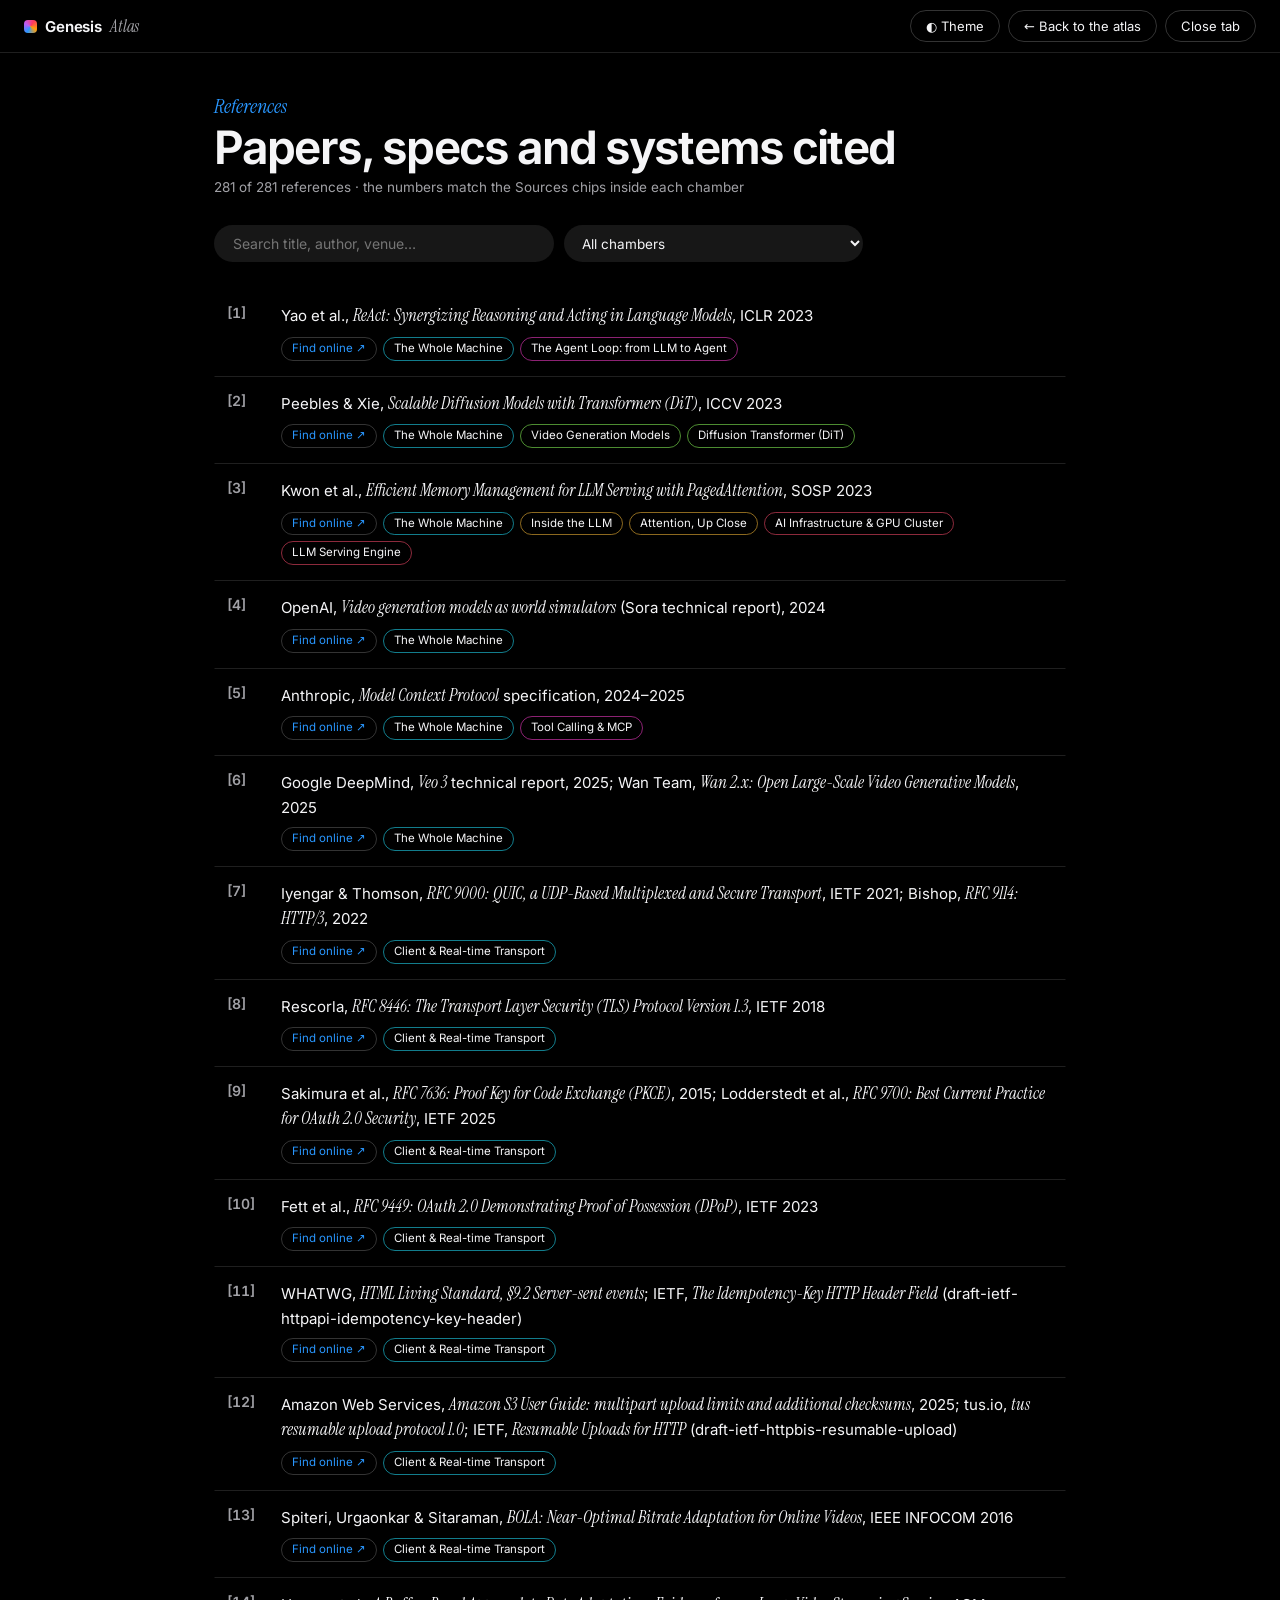
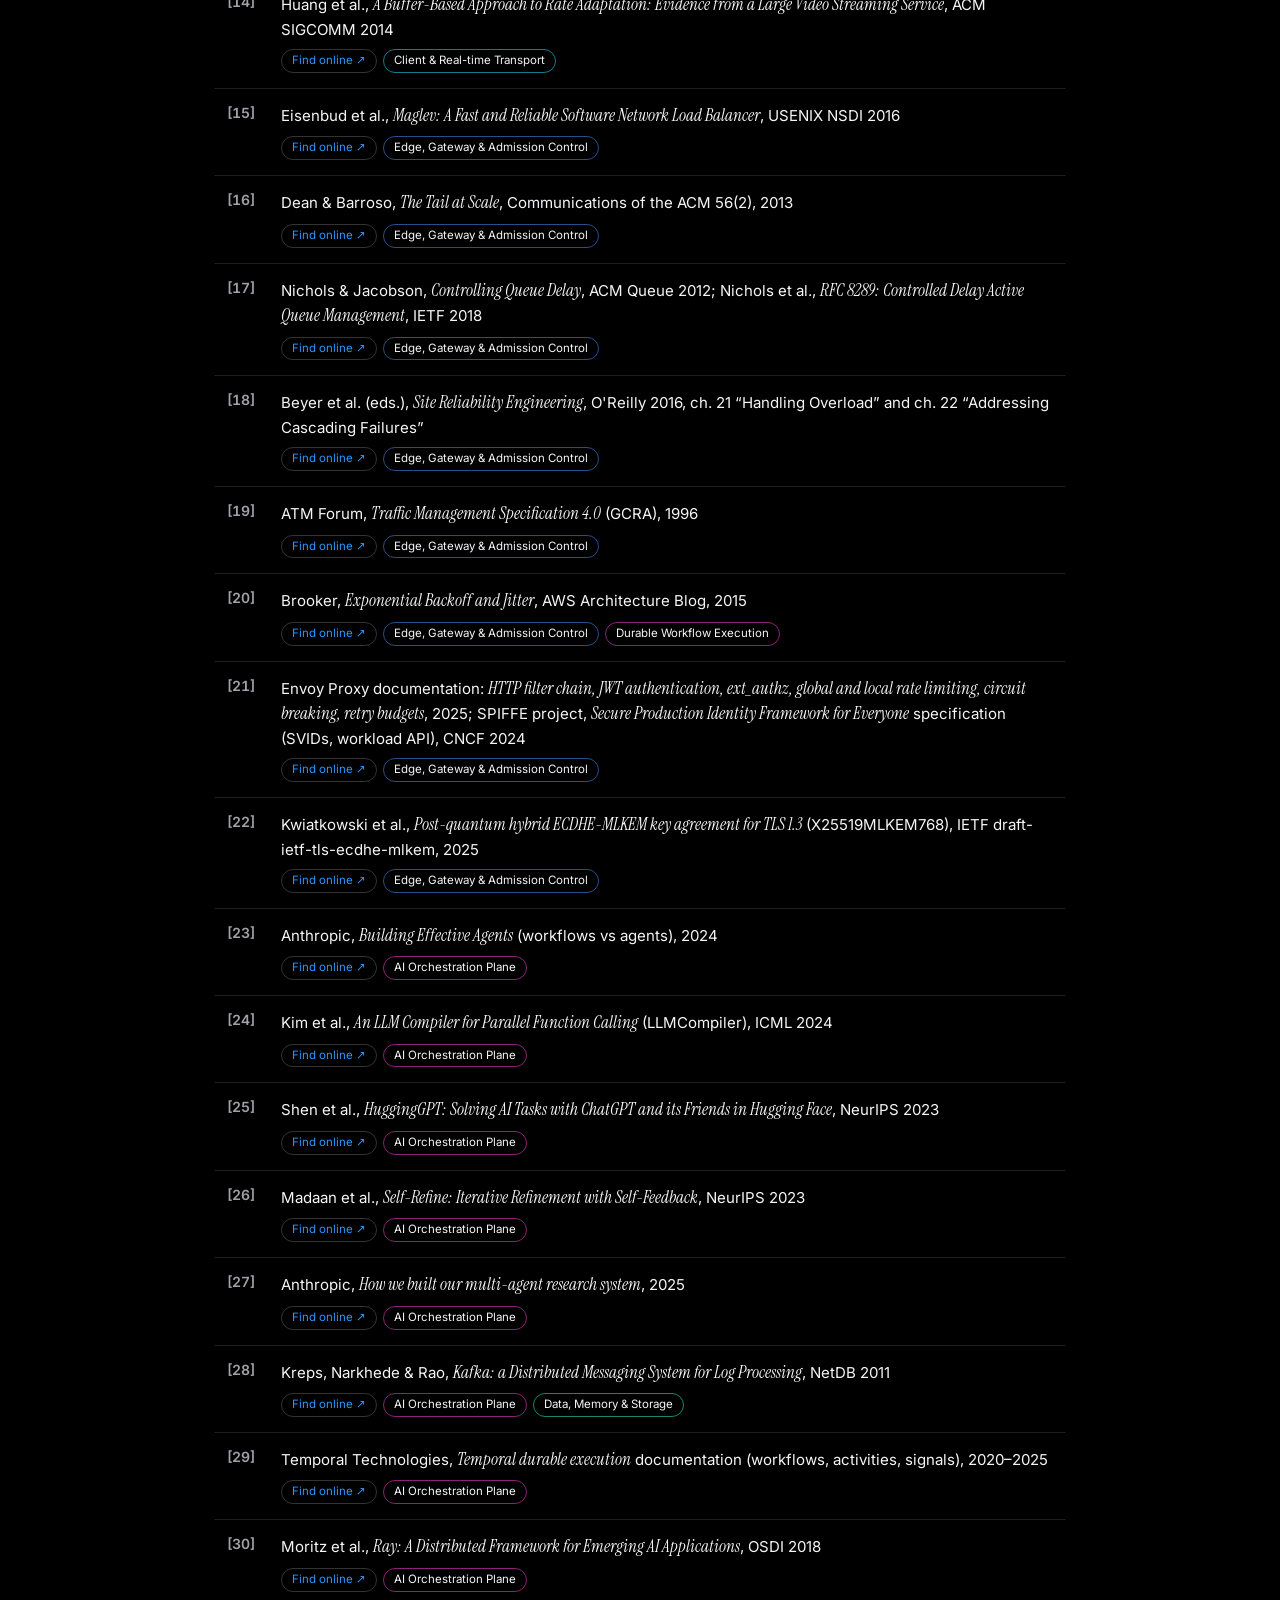
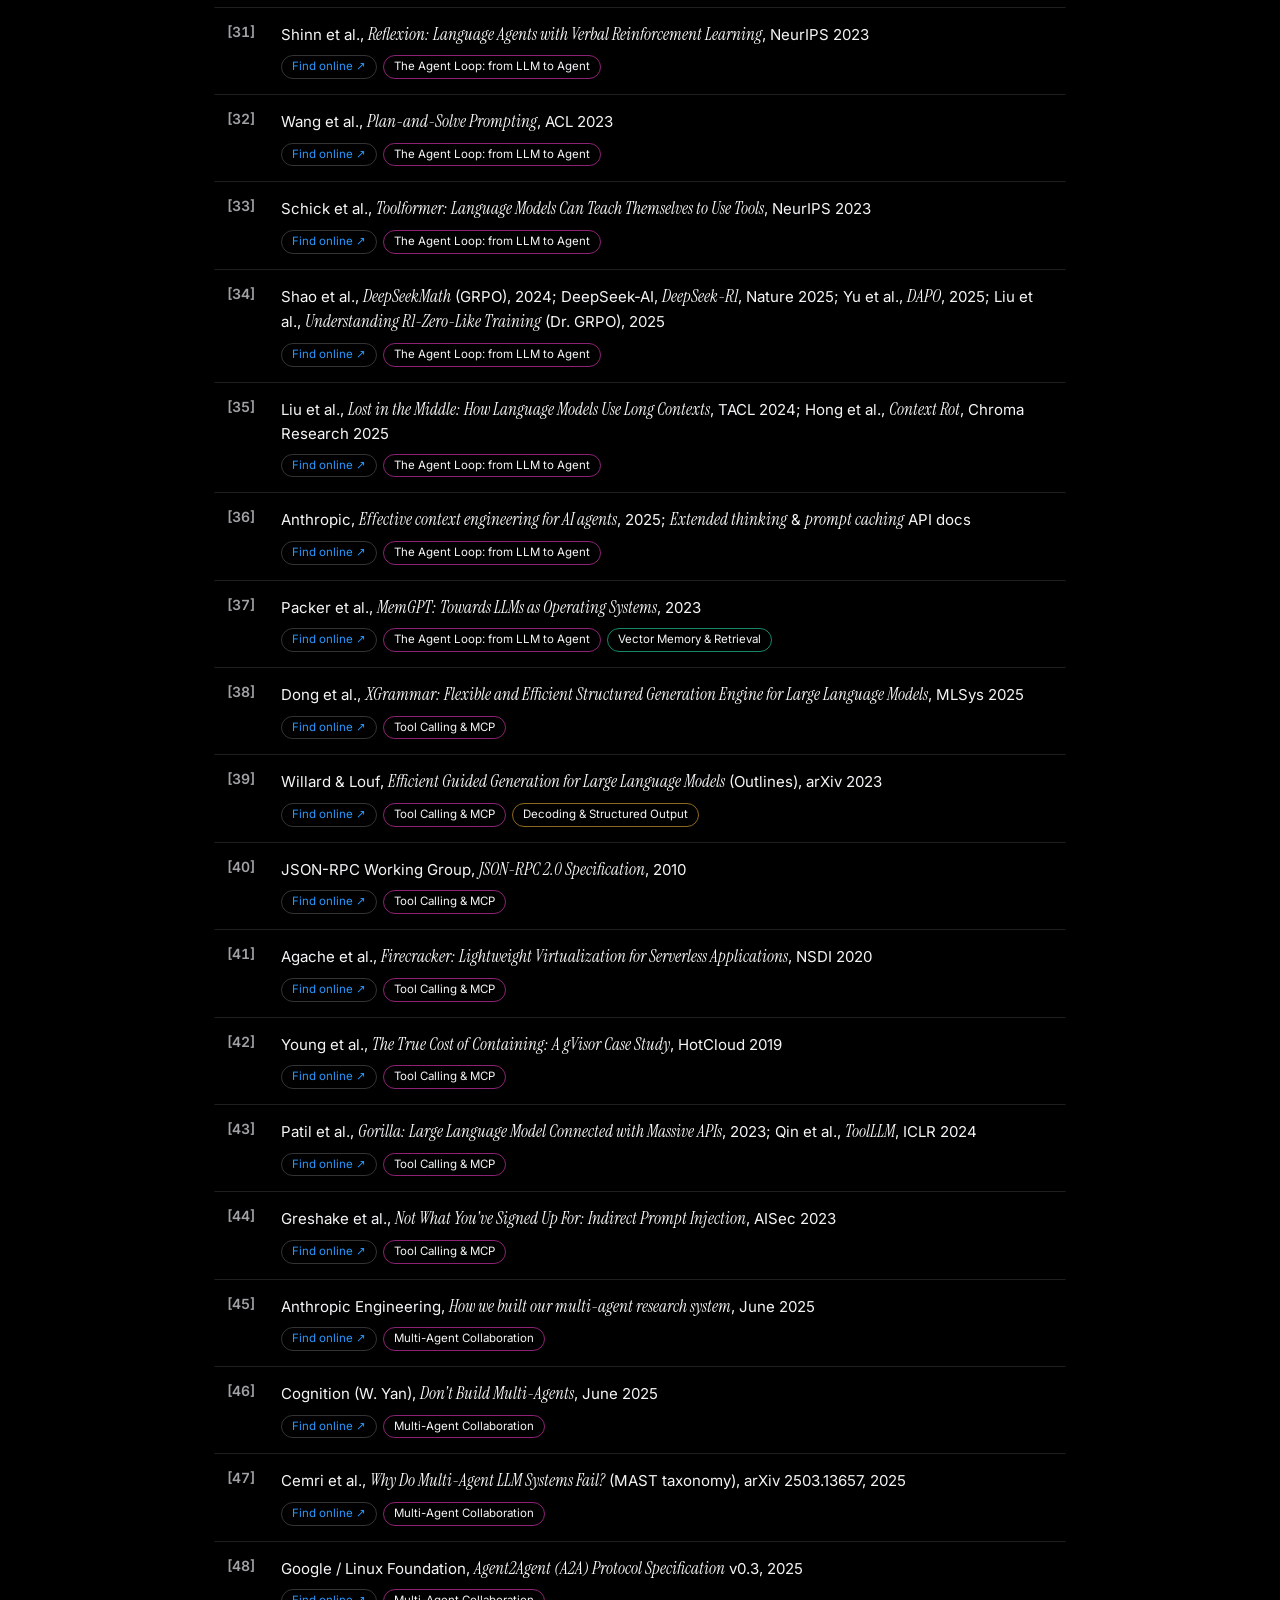
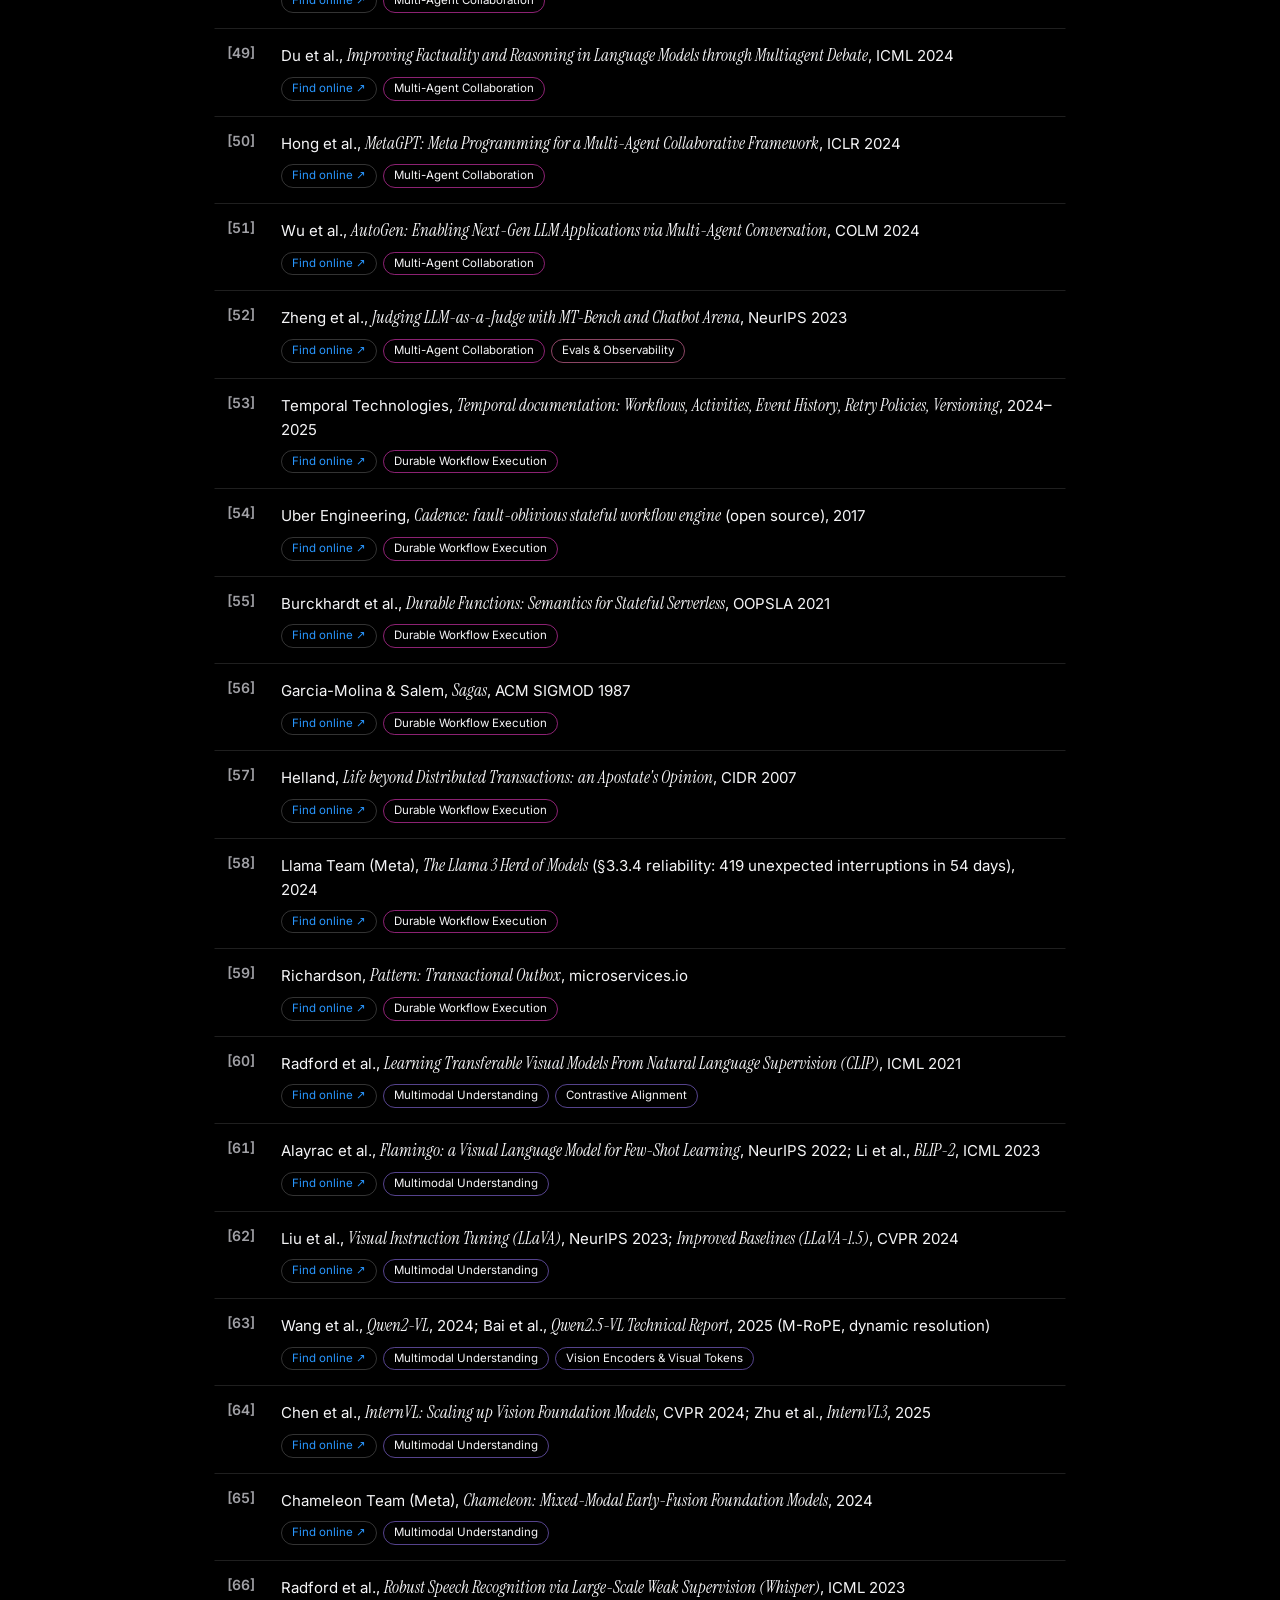
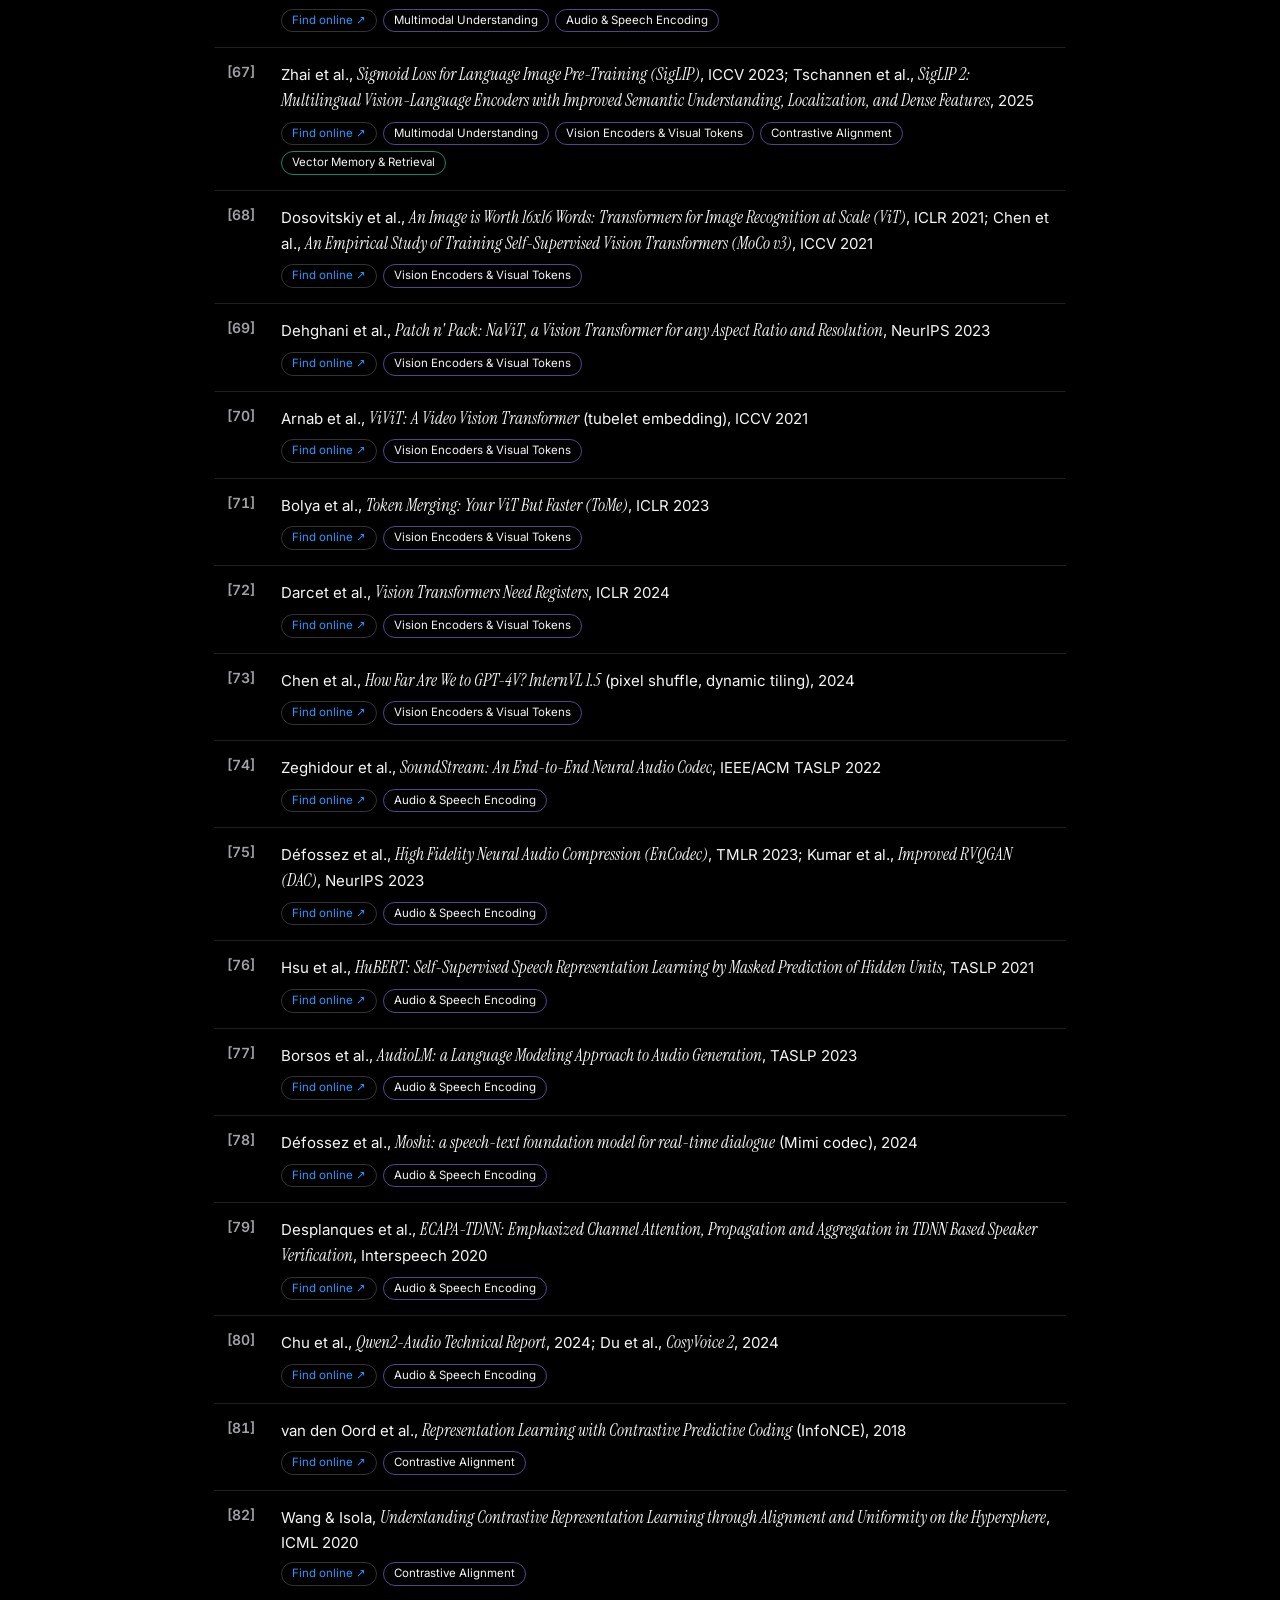
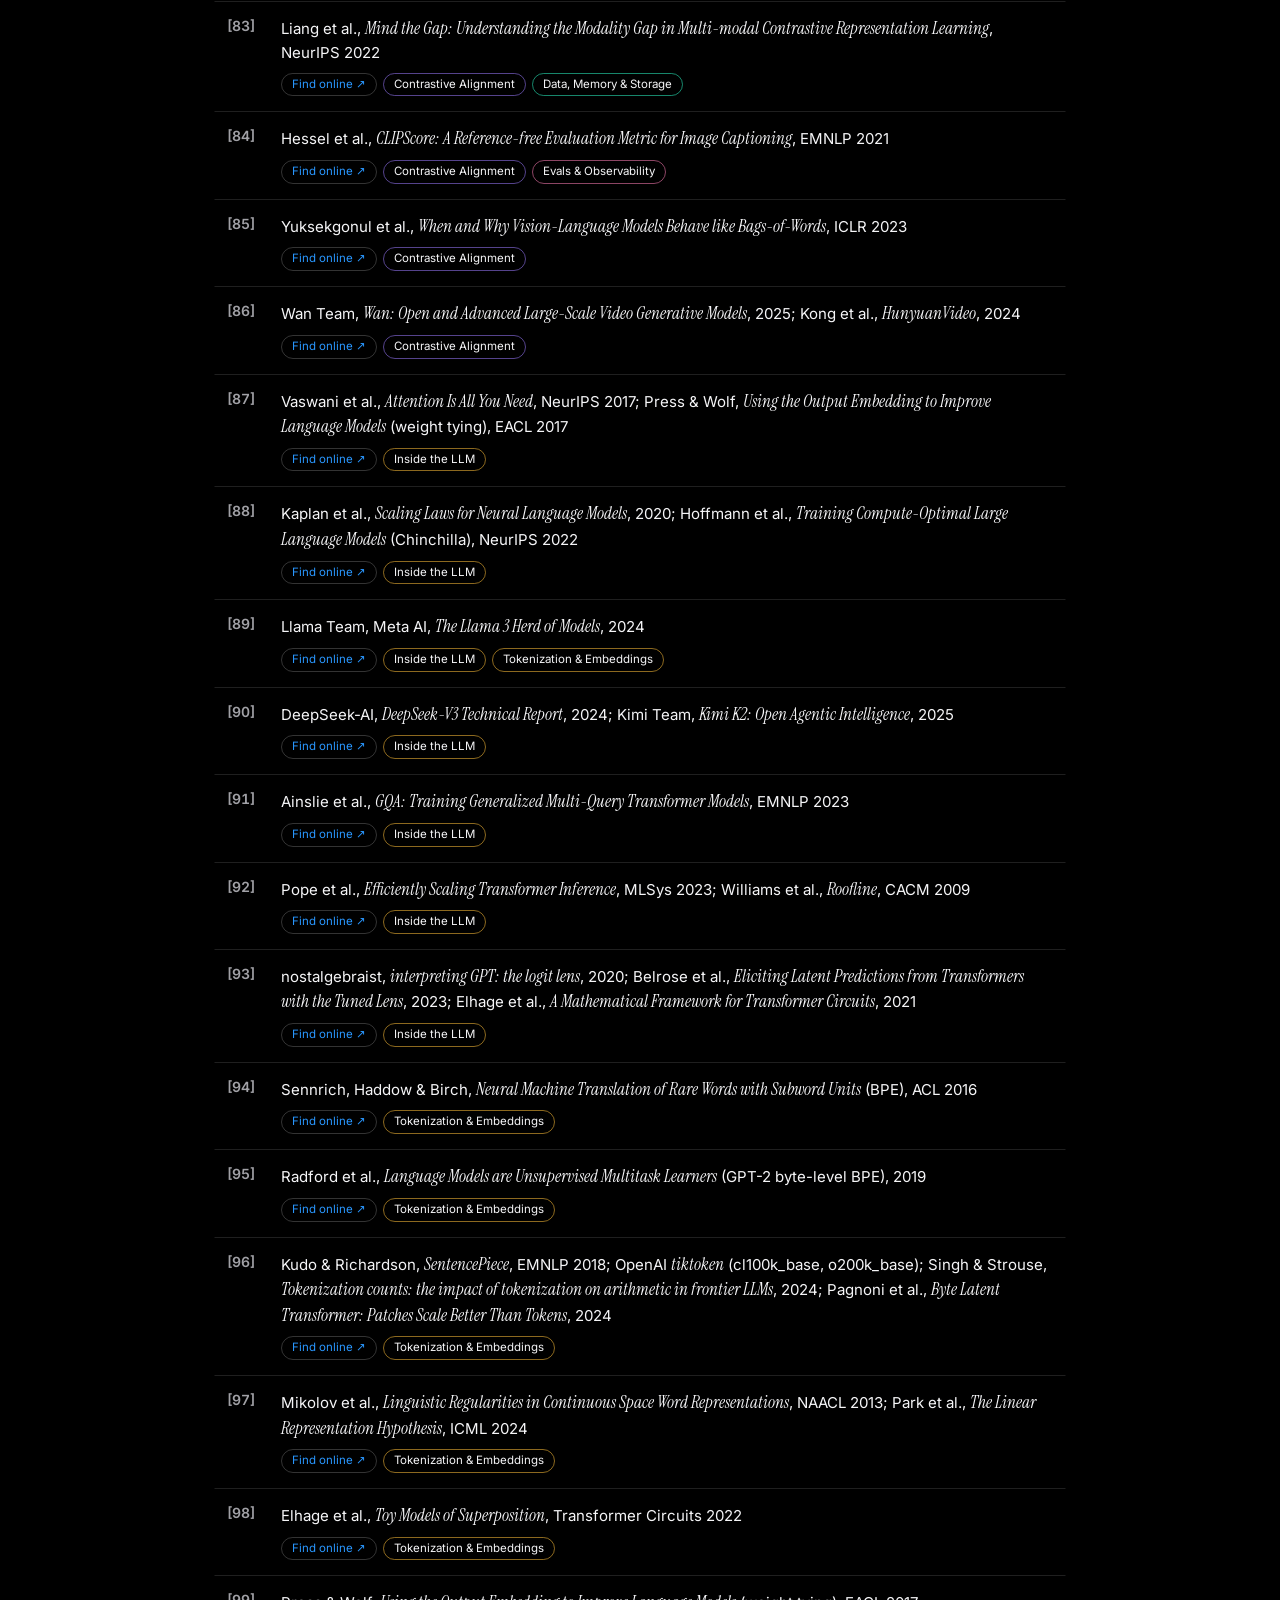
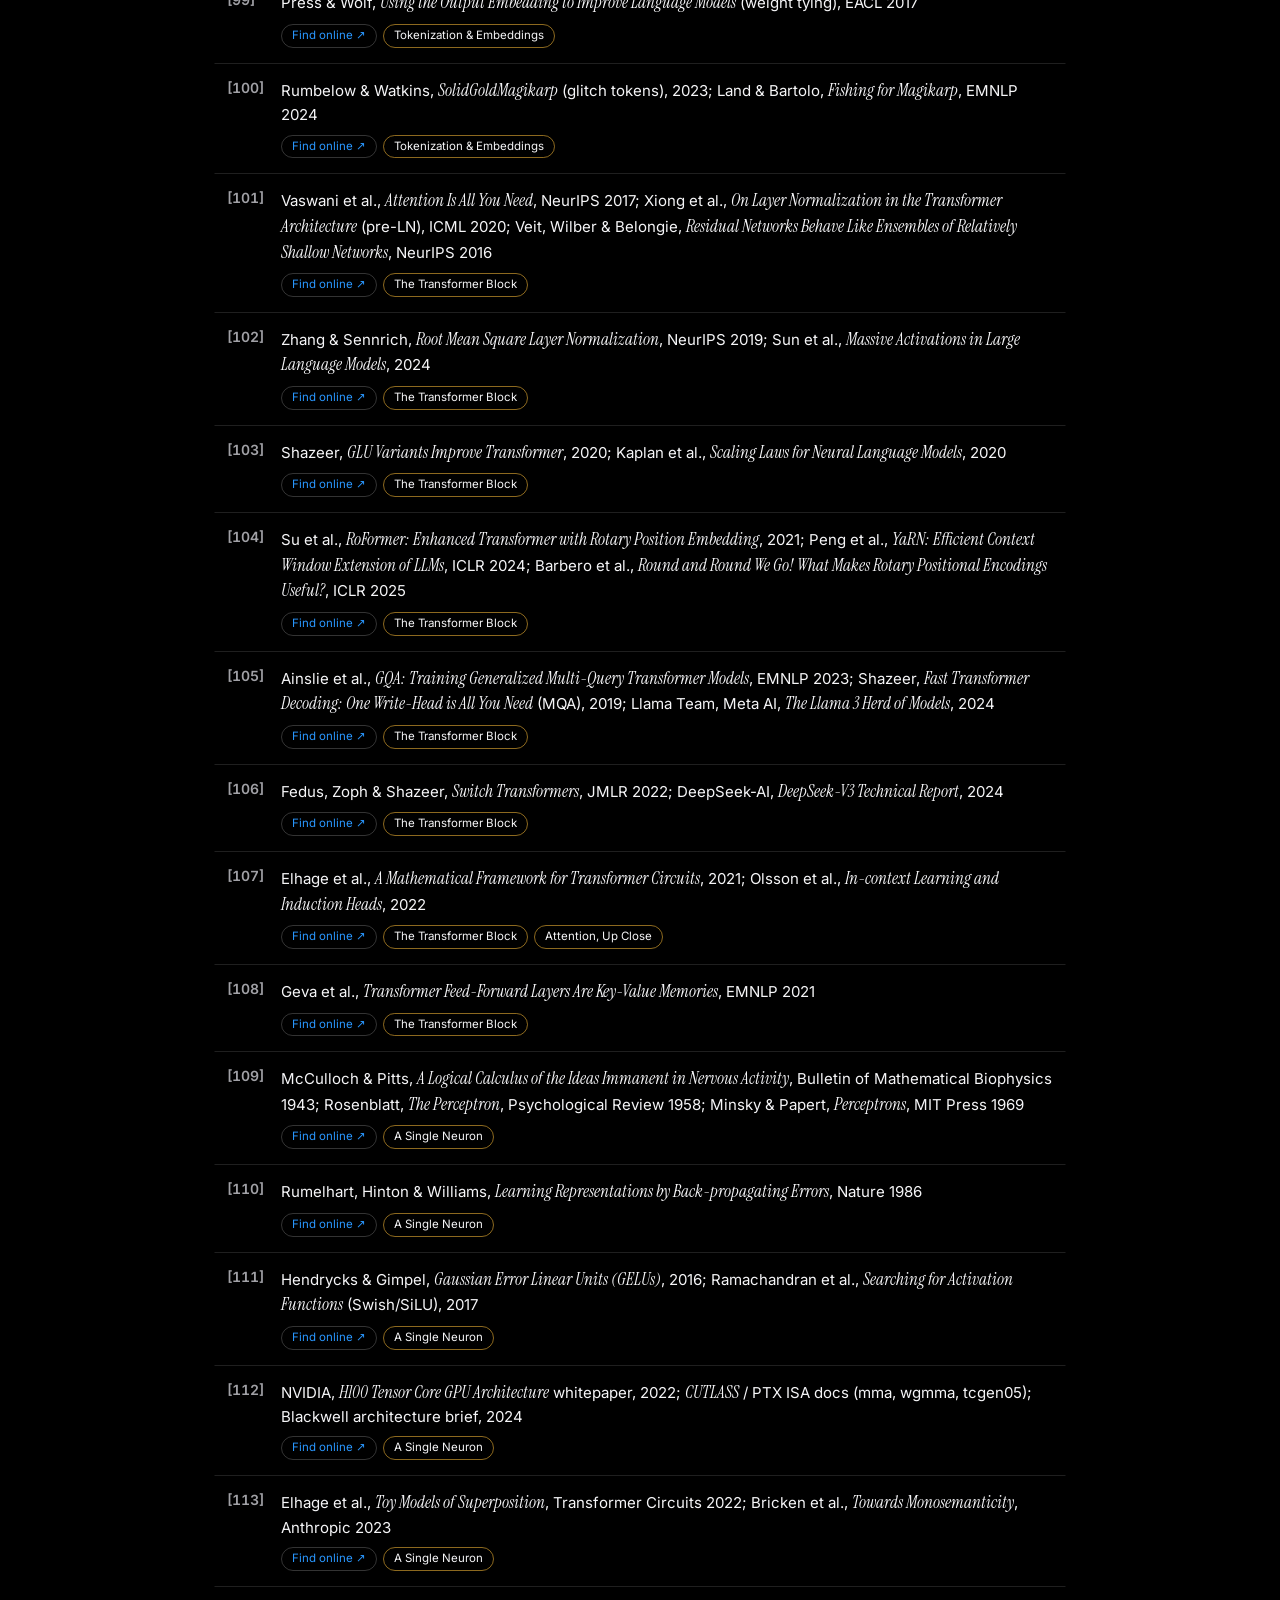
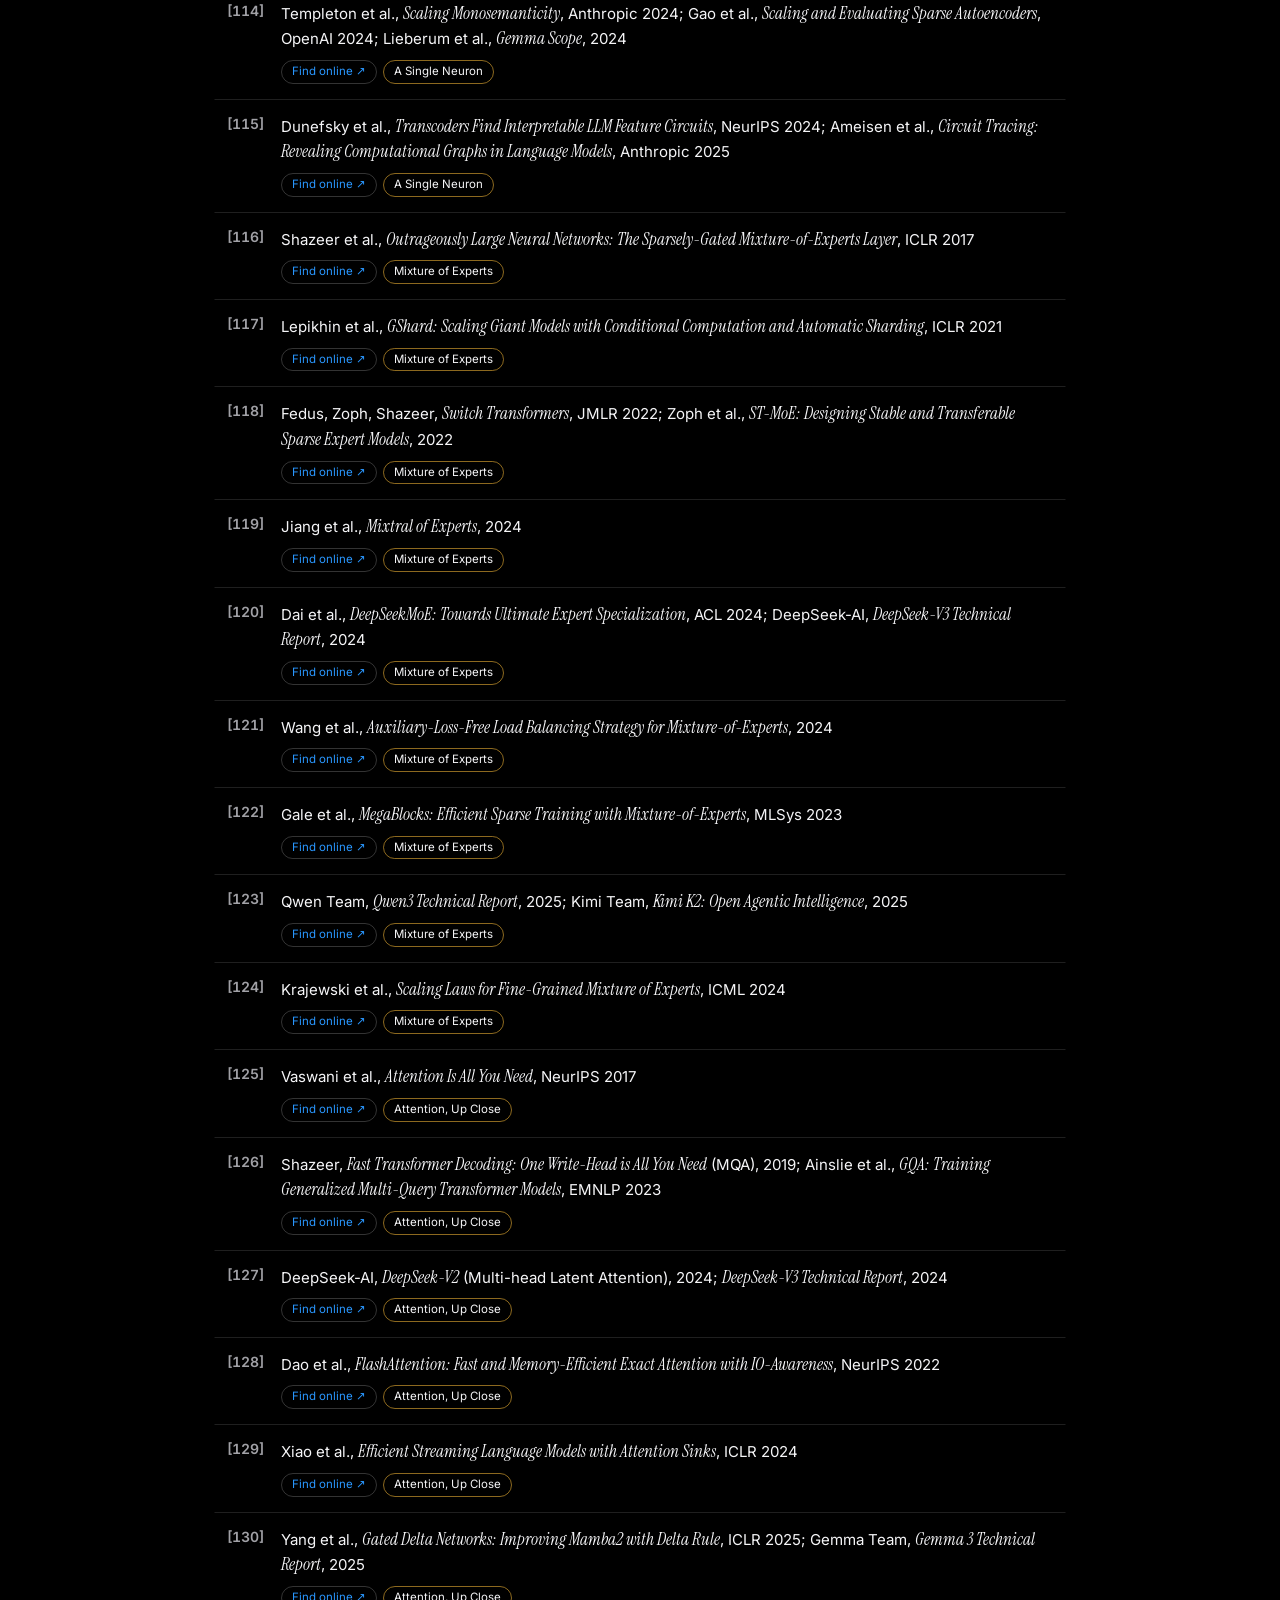
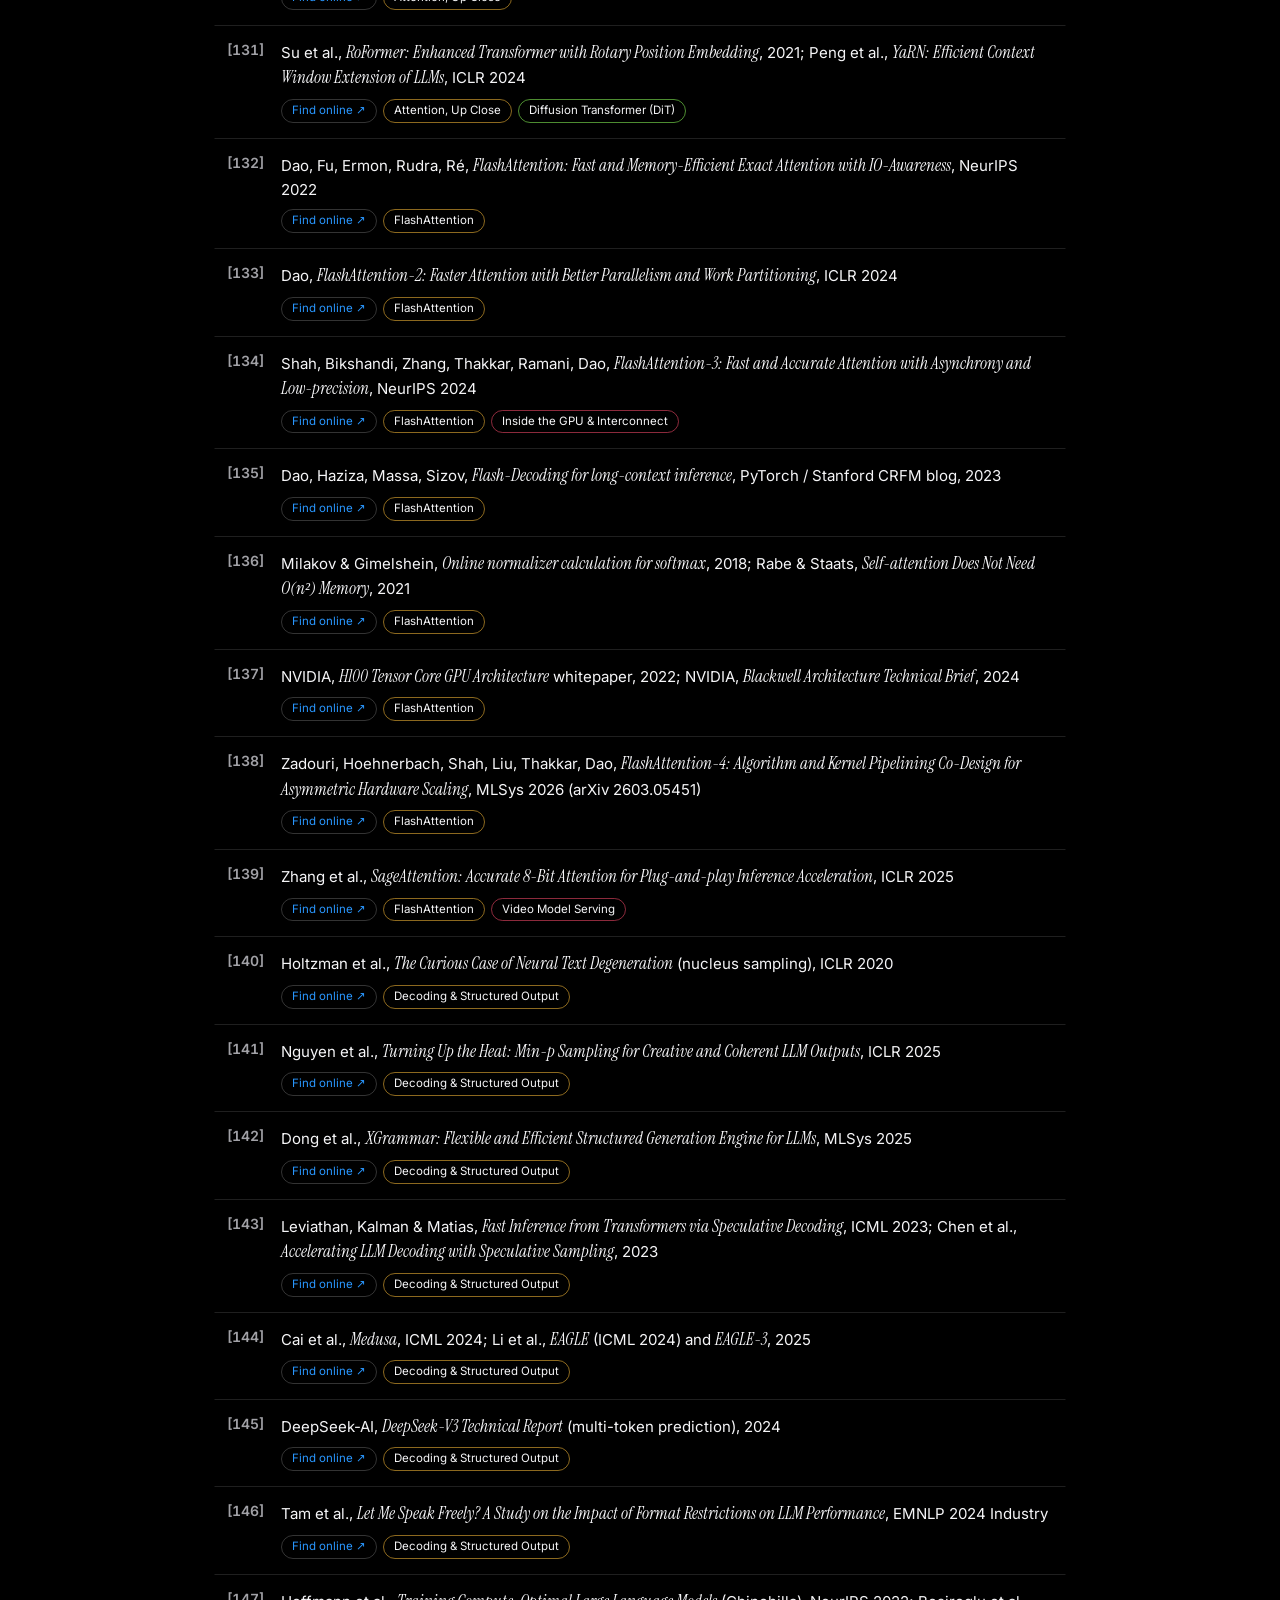
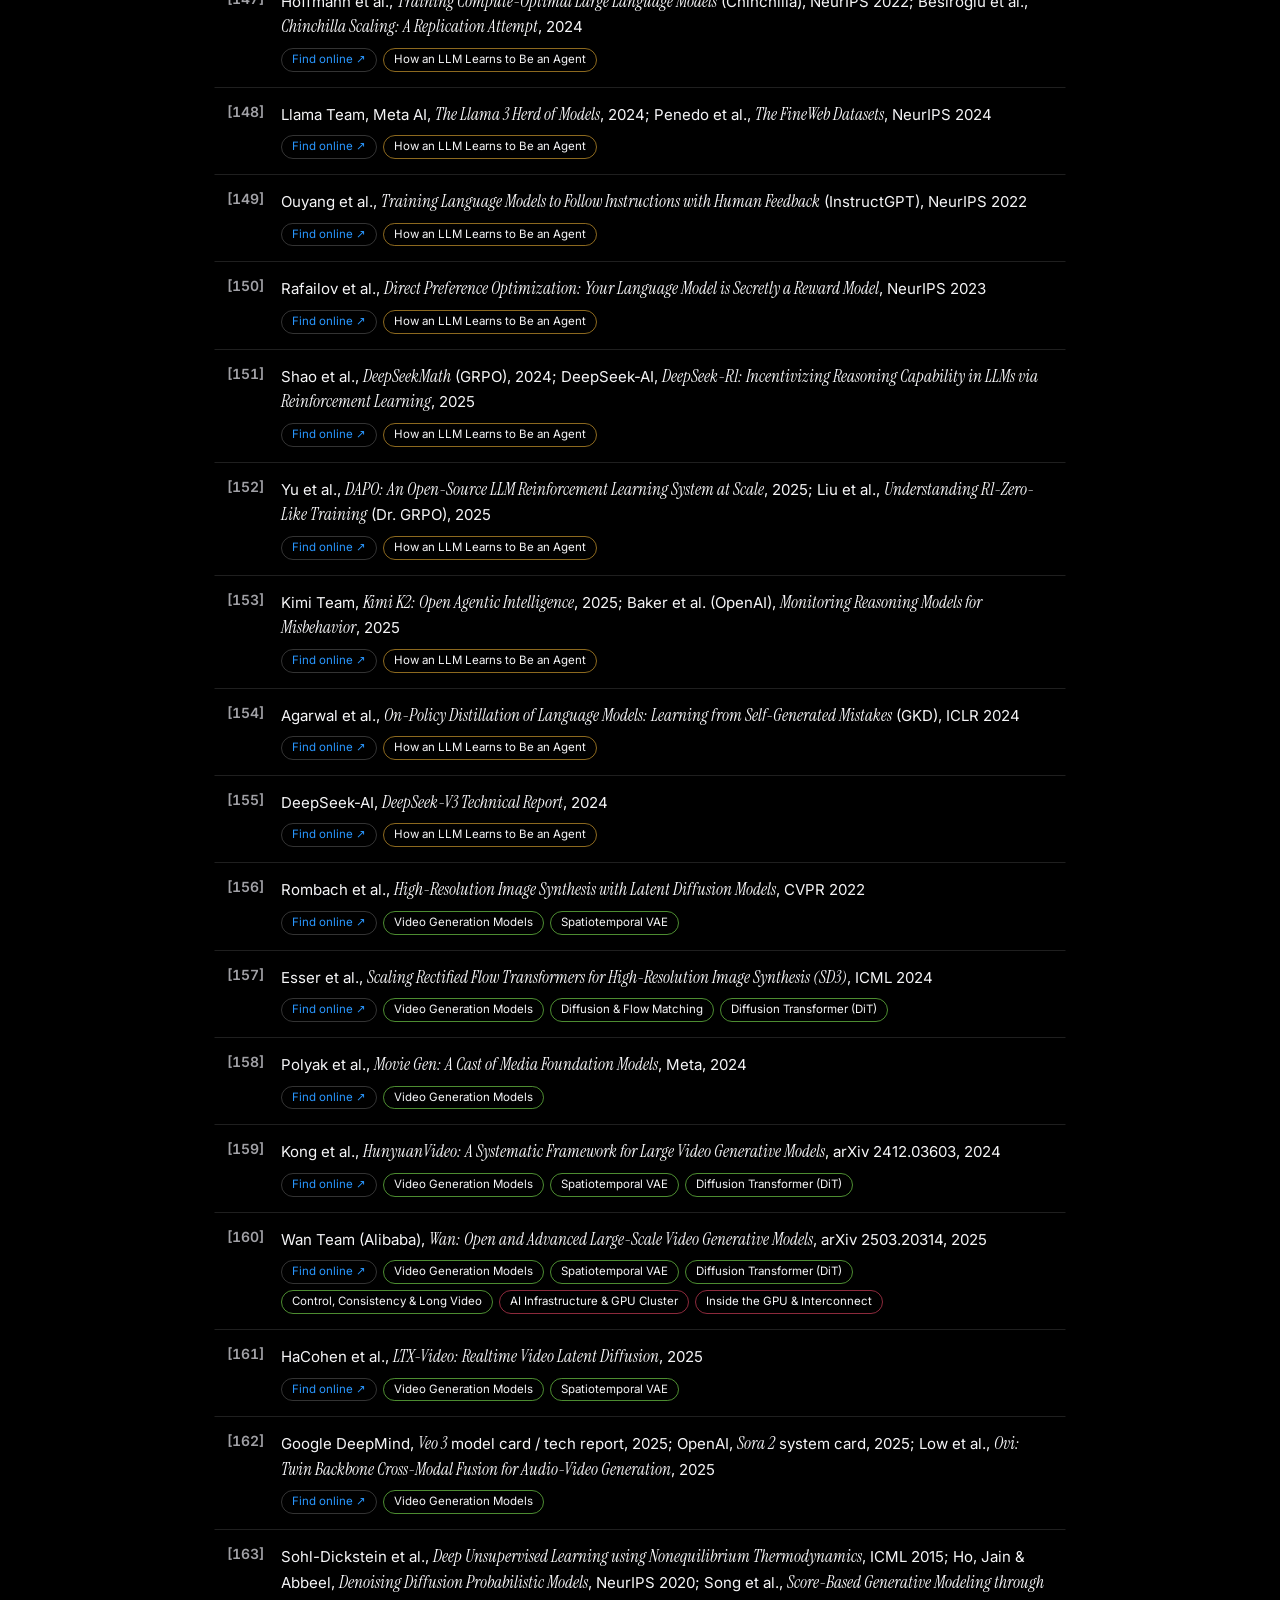
==== references.html @ 087f7fe2 "Play modes, progress tracking, position memory, and a beat-by-beat content pass Engine: three play m" ====
<!doctype html>
<html lang="en" data-theme="dark">
<head>
<meta charset="utf-8">
<meta name="viewport" content="width=device-width, initial-scale=1">
<title>References · Genesis Atlas</title>
<meta name="theme-color" content="#000000">
<script>try { var t = JSON.parse(localStorage.getItem('atlas.settings.v2') || '{}').theme; if (t) document.documentElement.setAttribute('data-theme', t); } catch (e) {}</script>
<link rel="stylesheet" href="css/fonts.css">
<link rel="stylesheet" href="css/refs.css">
</head>
<body>
<header class="bar">
  <a class="brand" href="index.html"><span class="logo"></span>Genesis <em>Atlas</em></a>
  <div class="bar-actions">
    <button class="pill" id="theme" title="Dark / light">◐ Theme</button>
    <a class="pill" id="back" href="index.html">&larr; Back to the atlas</a>
    <button class="pill" id="close" title="Close this tab">Close tab</button>
  </div>
</header>
<main>
  <div class="dk">References</div>
  <h1>Papers, specs and systems cited</h1>
  <div class="sub" id="count"></div>
  <div class="controls">
    <input class="search" id="q" placeholder="Search title, author, venue…" autocomplete="off">
    <select id="chamber"></select>
  </div>
  <div id="list"></div>
</main>

<script>window.__scenes = {}; window.Atlas = { register: function (d) { if (d && d.id) window.__scenes[d.id] = d; } };</script>
<script src="js/core/catalog.js"></script>
<script src="js/core/refs.js"></script>
<script>ATLAS_CATALOG.forEach(function (m) { document.write('<script src="js/scenes/' + m.file + '"><\/script>'); });</script>
<script>
(function () {
  var R = window.AtlasRefs;
  var cat = window.ATLAS_CATALOG, byId = {};
  cat.forEach(function (m) { byId[m.id] = m; });
  var list = R.build(cat, window.__scenes);
  var COLORS = { cyan: '#22e4ff', blue: '#4d8dff', magenta: '#ff3fd2', violet: '#9b7bff', amber: '#ffbf3a', lime: '#8dff5a', orange: '#ff8a3d', red: '#ff4d6d', teal: '#2bf5c4', pink: '#ff7eb6' };
  function esc(s) { return String(s).replace(/[&<>"]/g, function (c) { return { '&': '&amp;', '<': '&lt;', '>': '&gt;', '"': '&quot;' }[c]; }); }
  var $ = function (s) { return document.querySelector(s); };

  var sel = $('#chamber');
  var counts = {};
  list.forEach(function (e) { e.scenes.forEach(function (s) { counts[s] = (counts[s] || 0) + 1; }); });
  sel.innerHTML = '<option value="">All chambers</option>' + cat.filter(function (m) { return counts[m.id]; }).map(function (m) { return '<option value="' + m.id + '">' + esc(m.title) + ' (' + counts[m.id] + ')</option>'; }).join('');

  function render() {
    var q = ($('#q').value || '').toLowerCase(), ch = sel.value;
    var box = $('#list'); box.innerHTML = '';
    var shown = 0;
    list.forEach(function (e) {
      if (q && e.text.toLowerCase().indexOf(q) < 0) return;
      if (ch && e.scenes.indexOf(ch) < 0) return;
      shown++;
      var row = document.createElement('div');
      row.className = 'ref'; row.id = 'ref-' + e.n;
      var chips = e.scenes.map(function (sid) {
        var m = byId[sid];
        return '<a href="index.html#/' + sid + '/1" style="--c:' + (COLORS[m.color] || m.color || '#2997ff') + '">' + esc(m.title) + '</a>';
      }).join('');
      row.innerHTML = '<div class="n">[' + e.n + ']</div><div class="t">' + e.html +
        '<div class="meta"><a class="find" target="_blank" rel="noopener" href="' + R.scholarUrl(e) + '">Find online ↗</a>' + chips + '</div></div>';
      box.appendChild(row);
    });
    $('#count').textContent = shown + ' of ' + list.length + ' references · the numbers match the Sources chips inside each chamber';
    highlight();
  }

  function highlight() {
    var m = /^#ref-(\d+)$/.exec(location.hash);
    document.querySelectorAll('.ref.hl').forEach(function (e) { e.classList.remove('hl'); });
    if (!m) return;
    var el = document.getElementById('ref-' + m[1]);
    if (el) { el.classList.add('hl'); setTimeout(function () { el.scrollIntoView({ block: 'center', behavior: 'smooth' }); }, 60); }
  }

  $('#q').oninput = render; sel.onchange = render;
  window.addEventListener('hashchange', highlight);
  $('#close').onclick = function () { window.close(); setTimeout(function () { location.href = 'index.html'; }, 250); };
  $('#theme').onclick = function () {
    var t = document.documentElement.getAttribute('data-theme') === 'dark' ? 'light' : 'dark';
    document.documentElement.setAttribute('data-theme', t);
    try { var s = JSON.parse(localStorage.getItem('atlas.settings.v2') || '{}'); s.theme = t; localStorage.setItem('atlas.settings.v2', JSON.stringify(s)); } catch (e) {}
  };
  render();
})();
</script>
</body>
</html>
---- css/fonts.css ----
/* Web fonts are bundled locally (OFL licensed: Inter, Instrument Serif, JetBrains Mono) so text metrics are
 * identical on every machine and nothing depends on reaching a font CDN. */
@font-face { font-family: 'Inter'; font-style: normal; font-weight: 100 900; font-display: swap; src: url('../fonts/inter-latin.woff2') format('woff2'); unicode-range: U+0000-00FF, U+0131, U+0152-0153, U+02BB-02BC, U+02C6, U+02DA, U+02DC, U+0304, U+0308, U+0329, U+2000-206F, U+20AC, U+2122, U+2191, U+2193, U+2212, U+2215, U+FEFF, U+FFFD; }
@font-face { font-family: 'Inter'; font-style: normal; font-weight: 100 900; font-display: swap; src: url('../fonts/inter-latin-ext.woff2') format('woff2'); unicode-range: U+0100-02BA, U+02BD-02C5, U+02C7-02CC, U+02CE-02D7, U+02DD-02FF, U+0304, U+0308, U+0329, U+1D00-1DBF, U+1E00-1E9F, U+1EF2-1EFF, U+2020, U+20A0-20AB, U+20AD-20C0, U+2113, U+2C60-2C7F, U+A720-A7FF; }
@font-face { font-family: 'Inter'; font-style: normal; font-weight: 100 900; font-display: swap; src: url('../fonts/inter-greek.woff2') format('woff2'); unicode-range: U+0370-0377, U+037A-037F, U+0384-038A, U+038C, U+038E-03A1, U+03A3-03FF; }
@font-face { font-family: 'Instrument Serif'; font-style: normal; font-weight: 400; font-display: swap; src: url('../fonts/instrument-serif.woff2') format('woff2'); }
@font-face { font-family: 'Instrument Serif'; font-style: italic; font-weight: 400; font-display: swap; src: url('../fonts/instrument-serif-italic.woff2') format('woff2'); }
@font-face { font-family: 'JetBrains Mono'; font-style: normal; font-weight: 400; font-display: swap; src: url('../fonts/jetbrains-mono-400.woff2') format('woff2'); }
@font-face { font-family: 'JetBrains Mono'; font-style: normal; font-weight: 500; font-display: swap; src: url('../fonts/jetbrains-mono-500.woff2') format('woff2'); }
---- css/refs.css ----
/* References page (opens in its own tab). Same tokens as the atlas. */
:root { --font-ui: 'Inter', -apple-system, BlinkMacSystemFont, 'SF Pro Text', 'Segoe UI', system-ui, sans-serif; --font-serif: 'Instrument Serif', 'Iowan Old Style', Georgia, serif; --ease: cubic-bezier(.2, .8, .2, 1); --accent: #2997ff; }
:root[data-theme="dark"] { color-scheme: dark; --bg: #000; --surface: rgba(255, 255, 255, .06); --surface-2: rgba(255, 255, 255, .09); --line: rgba(255, 255, 255, .12); --line-2: rgba(255, 255, 255, .2); --text: #f5f5f7; --dim: #a1a1a6; --link: #2997ff; --glow: radial-gradient(900px 500px at 78% -8%, rgba(41, 151, 255, .10), transparent 60%); }
:root[data-theme="light"] { color-scheme: light; --bg: #f5f5f7; --surface: #ffffff; --surface-2: rgba(0, 0, 0, .05); --line: rgba(0, 0, 0, .1); --line-2: rgba(0, 0, 0, .18); --text: #1d1d1f; --dim: #6e6e73; --link: #0066cc; --glow: radial-gradient(900px 500px at 78% -8%, rgba(0, 113, 227, .07), transparent 60%); }
* { box-sizing: border-box; }
html, body { margin: 0; min-height: 100%; }
body { background: var(--glow), var(--bg); color: var(--text); font-family: var(--font-ui); font-size: 15px; -webkit-font-smoothing: antialiased; }
a { color: var(--link); text-decoration: none; }
button, select, input { font: inherit; color: inherit; }
button { cursor: pointer; background: none; border: 0; padding: 0; }
.bar { position: sticky; top: 0; z-index: 10; display: flex; justify-content: space-between; align-items: center; padding: 10px 24px; background: color-mix(in srgb, var(--bg) 82%, transparent); backdrop-filter: saturate(180%) blur(22px); border-bottom: 1px solid var(--line); }
.brand { display: flex; align-items: center; gap: 8px; color: var(--text); font-weight: 650; letter-spacing: -.01em; }
.brand .logo { width: 13px; height: 13px; border-radius: 4px; background: conic-gradient(from 210deg, #2997ff, #bf5af2, #ff375f, #ff9f0a, #2997ff); }
.brand em { font-family: var(--font-serif); font-weight: 400; font-size: 17px; color: var(--dim); }
.bar-actions { display: flex; gap: 8px; }
.pill { border: 1px solid var(--line-2); border-radius: 980px; padding: 7px 15px; font-size: 13px; color: var(--text); transition: background .2s; }
.pill:hover { background: var(--surface-2); }
main { max-width: 900px; margin: 0 auto; padding: 40px 24px 90px; }
.dk { font-family: var(--font-serif); font-style: italic; font-size: 20px; color: var(--accent); }
h1 { font-size: clamp(30px, 4.6vw, 46px); letter-spacing: -.04em; font-weight: 650; margin: 4px 0 8px; line-height: 1.05; }
.sub { color: var(--dim); font-size: 13.5px; margin-bottom: 22px; }
.controls { display: flex; gap: 10px; flex-wrap: wrap; margin-bottom: 18px; position: sticky; top: 56px; z-index: 5; padding: 8px 0; background: linear-gradient(var(--bg) 70%, transparent); }
.search { background: var(--surface-2); border: 1px solid transparent; border-radius: 980px; padding: 9px 18px; width: min(340px, 100%); outline: none; font-size: 14px; }
.search:focus { border-color: var(--accent); }
select { background: var(--surface-2); border: 0; border-radius: 980px; padding: 9px 14px; font-size: 13.5px; max-width: 100%; }
select option { background: var(--surface); color: var(--text); }
.ref { display: grid; grid-template-columns: 48px 1fr; gap: 6px; padding: 14px 12px; border-radius: 16px; border: 1px solid transparent; scroll-margin-top: 130px; transition: background .4s, border-color .4s; }
.ref + .ref { border-top: 1px solid var(--line); border-top-left-radius: 0; border-top-right-radius: 0; }
.ref .n { font-weight: 600; color: var(--dim); font-variant-numeric: tabular-nums; font-size: 14px; padding-top: 1px; }
.ref .t { font-size: 15px; line-height: 1.55; }
.ref .t i { font-family: var(--font-serif); font-size: 1.1em; }
.ref .meta { margin-top: 8px; display: flex; gap: 6px; flex-wrap: wrap; align-items: center; }
.ref .meta a { font-size: 11.5px; border: 1px solid var(--line-2); border-radius: 980px; padding: 2px 10px; color: var(--link); }
.ref .meta a:hover { background: var(--surface-2); }
.ref .meta a:not(.find) { color: var(--text); border-color: color-mix(in srgb, var(--c, #2997ff) 55%, transparent); }
.ref.hl { background: color-mix(in srgb, var(--accent) 14%, transparent); border-color: var(--accent); border-radius: 16px; }
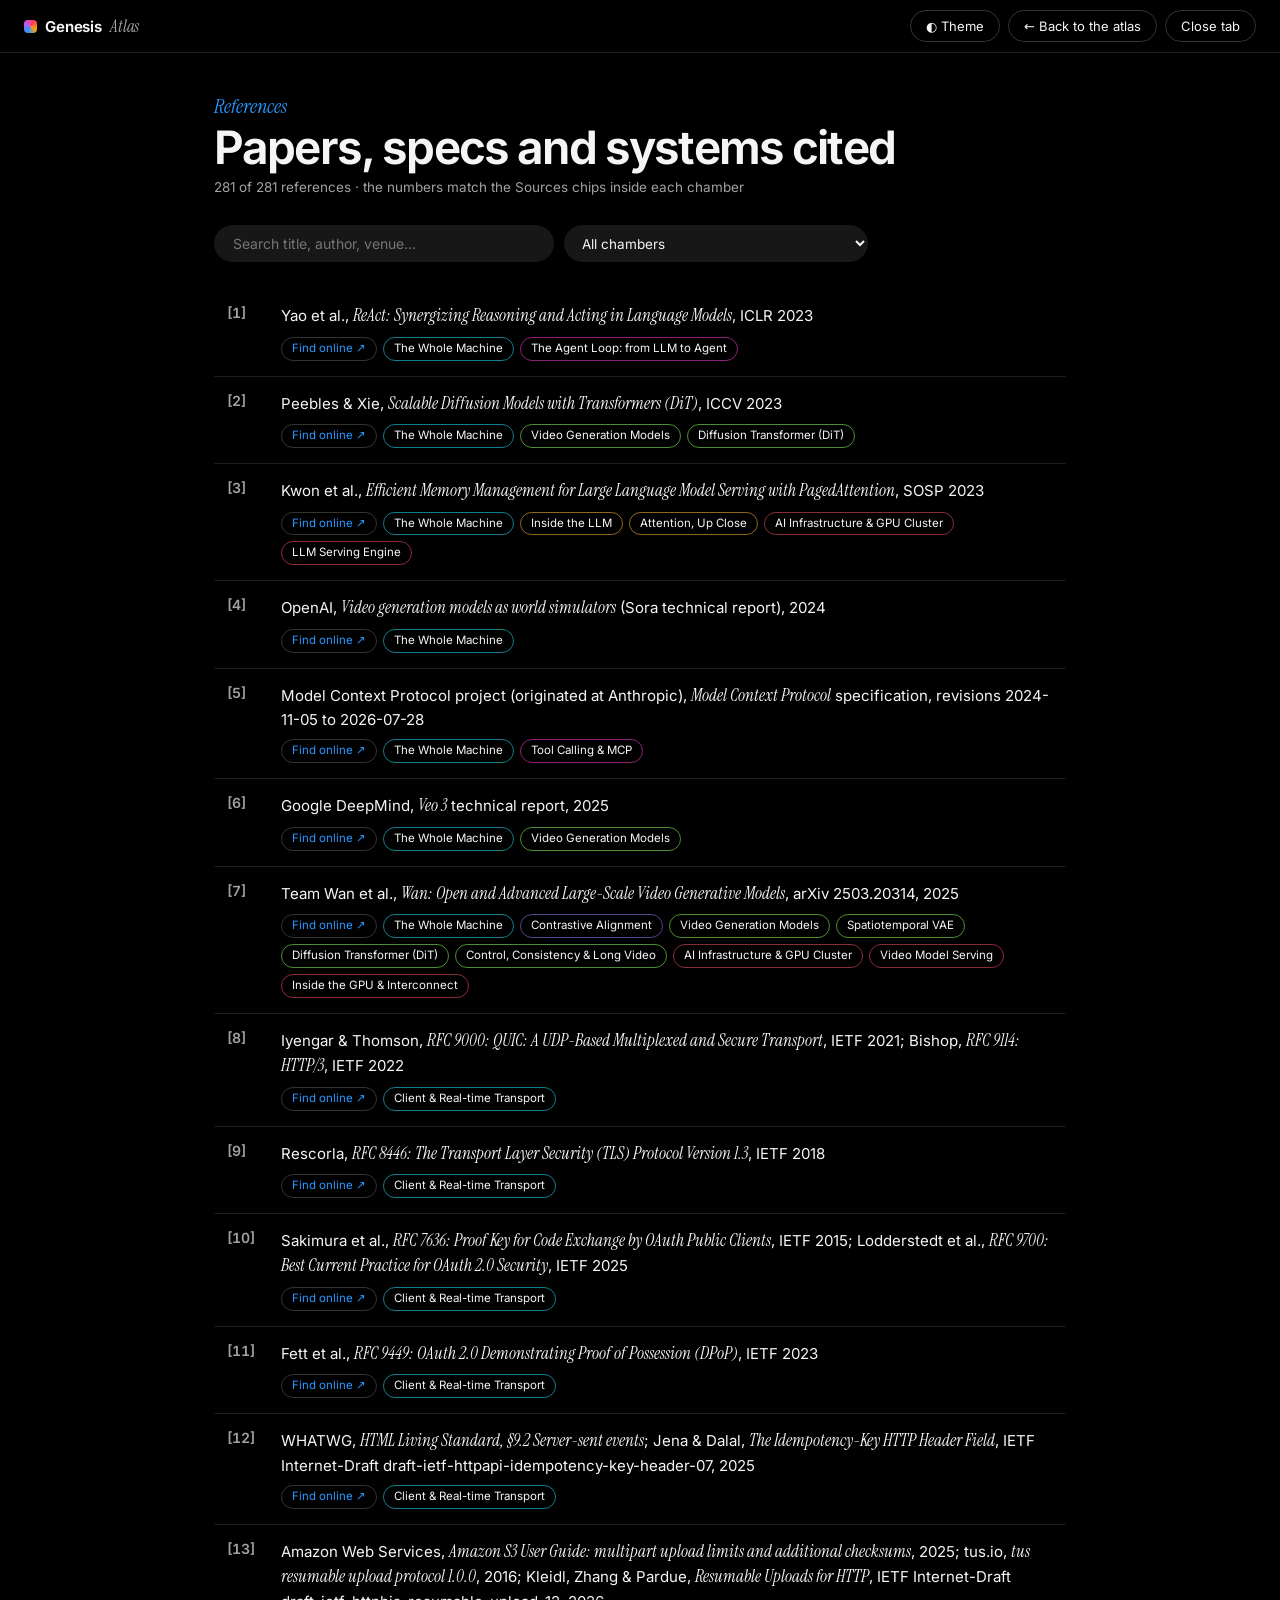
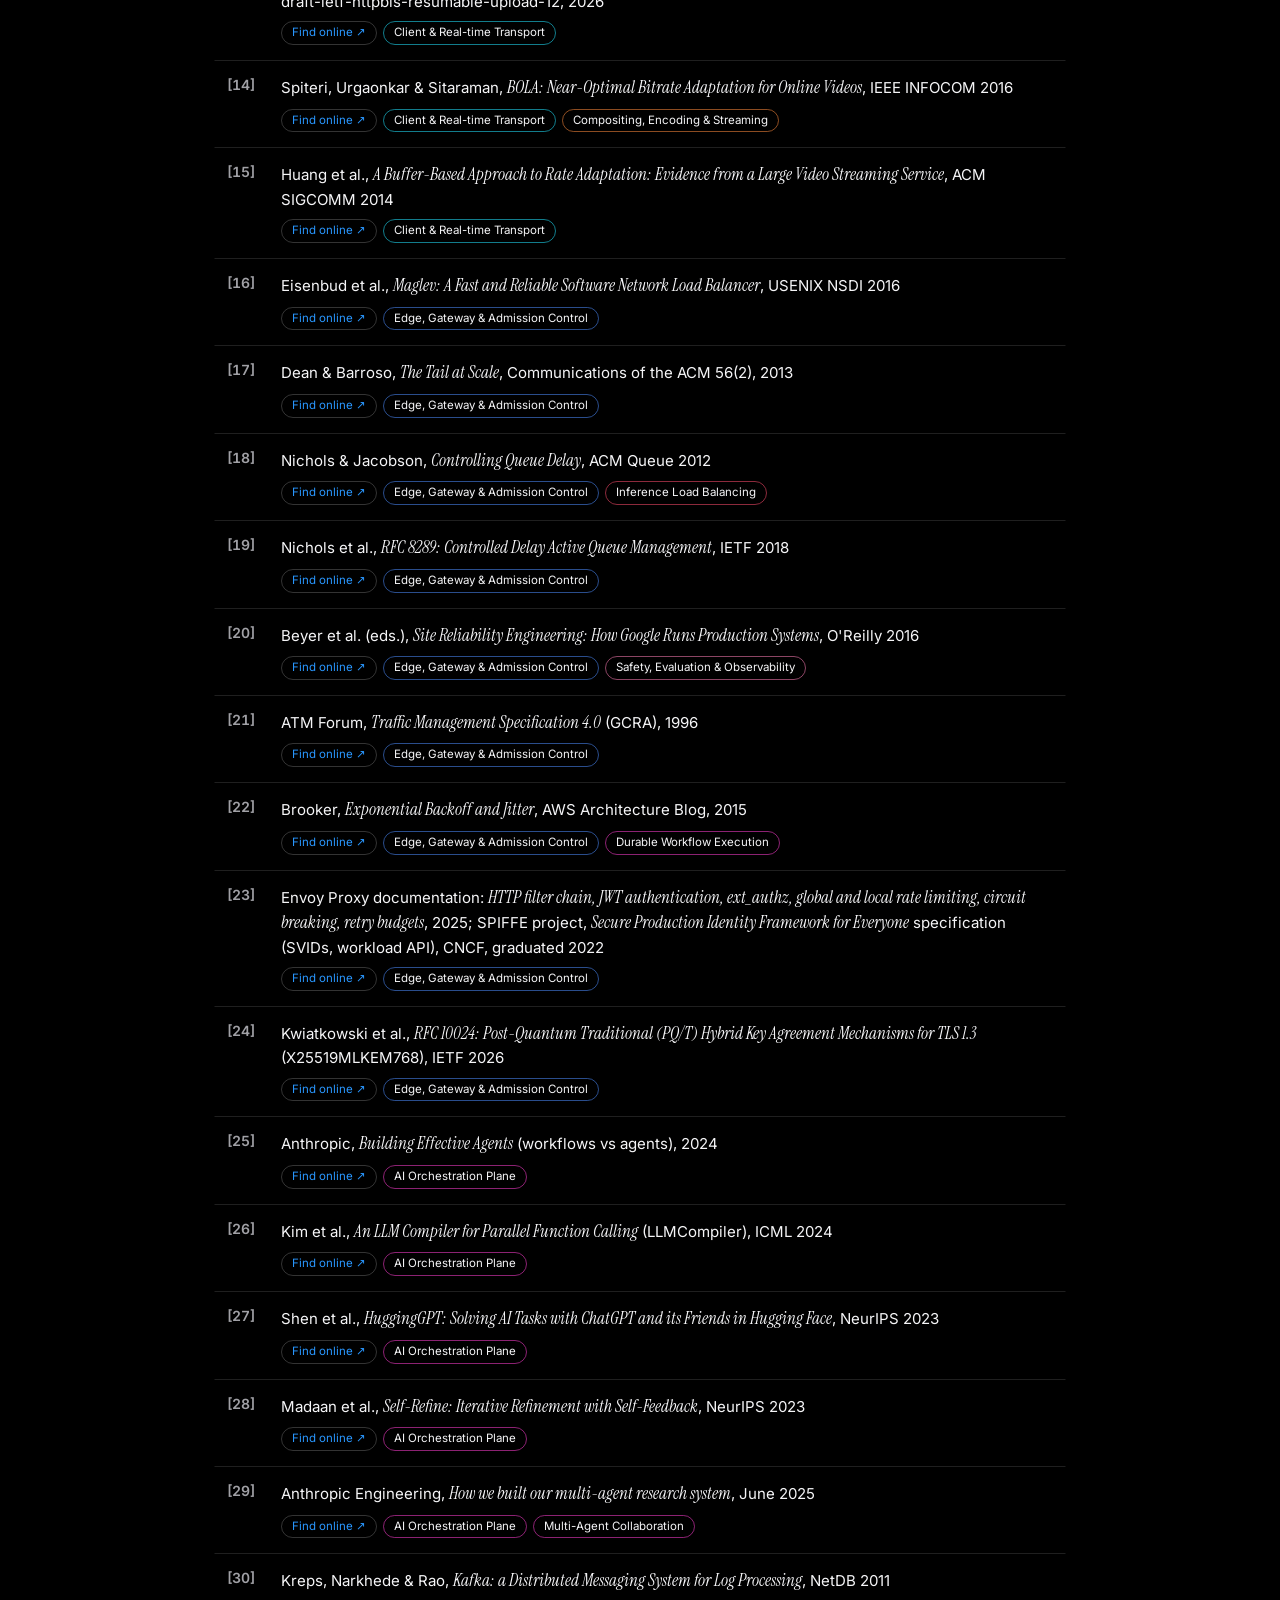
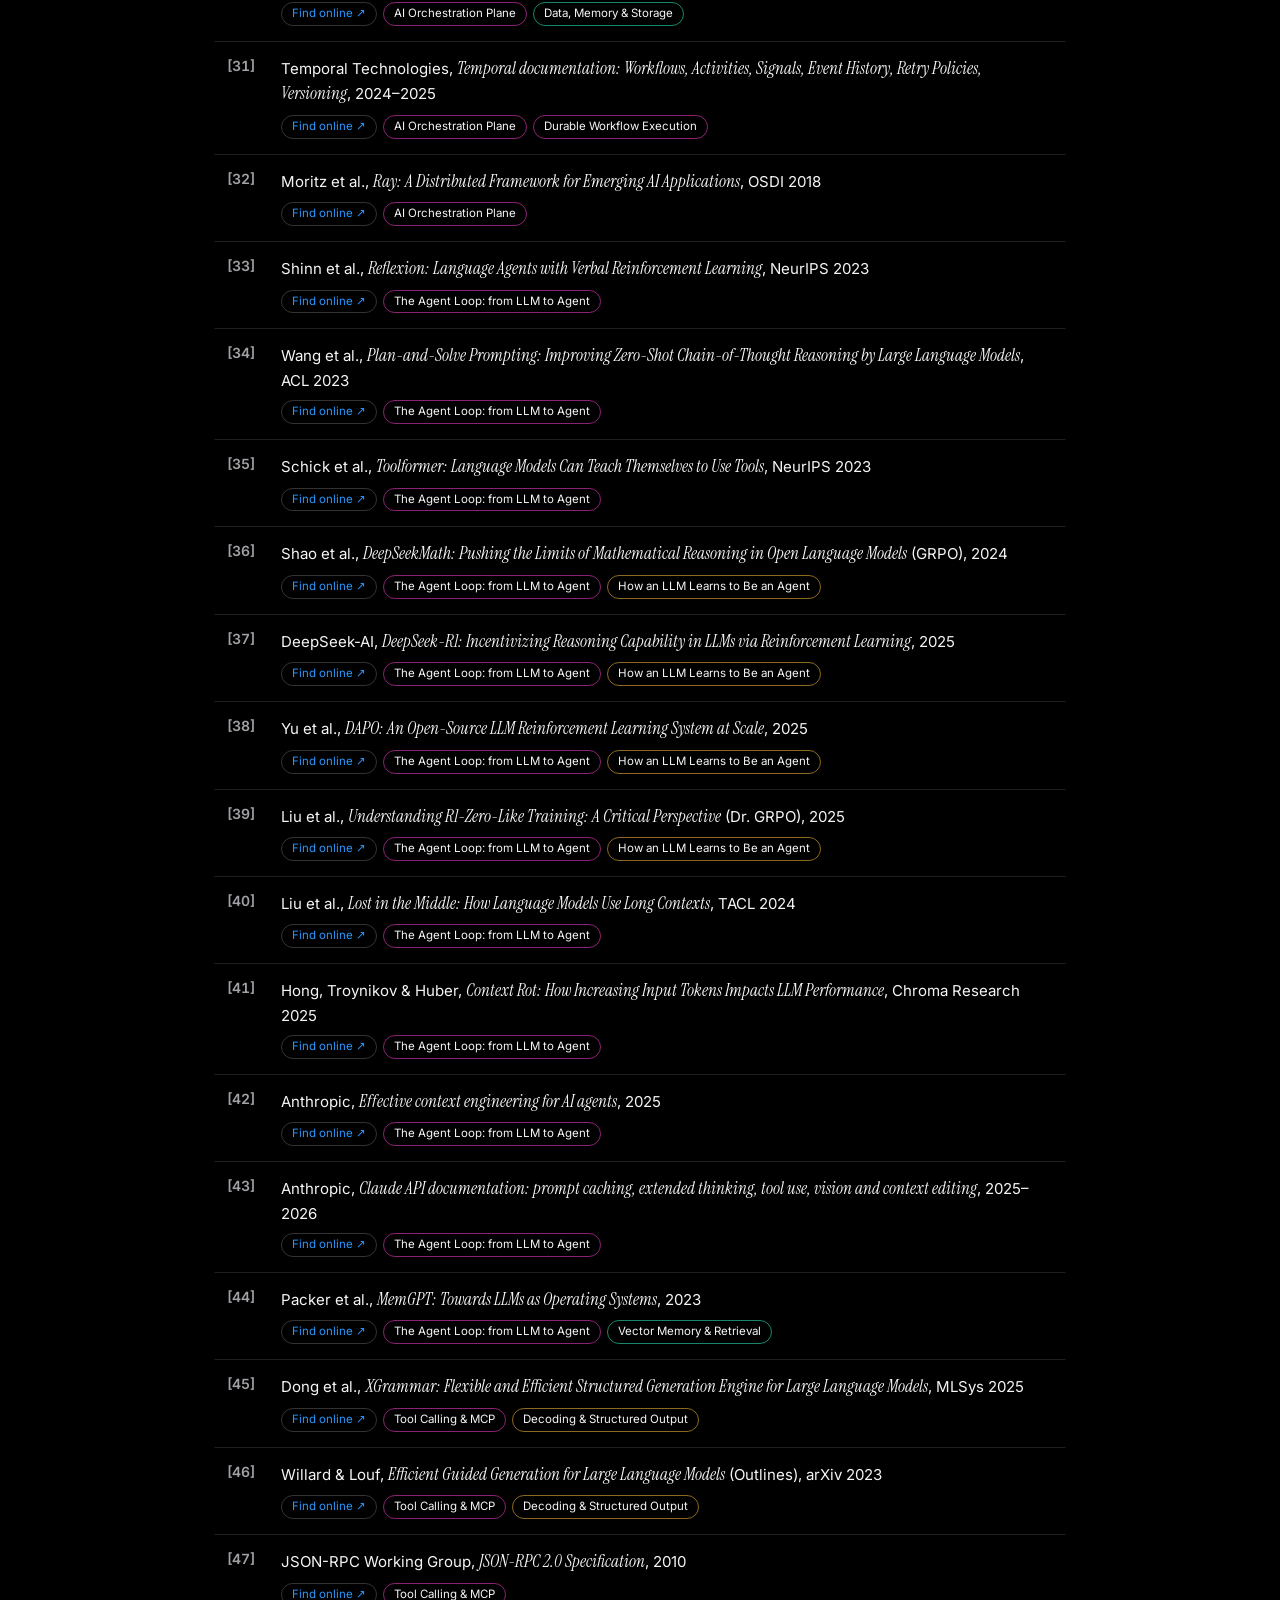
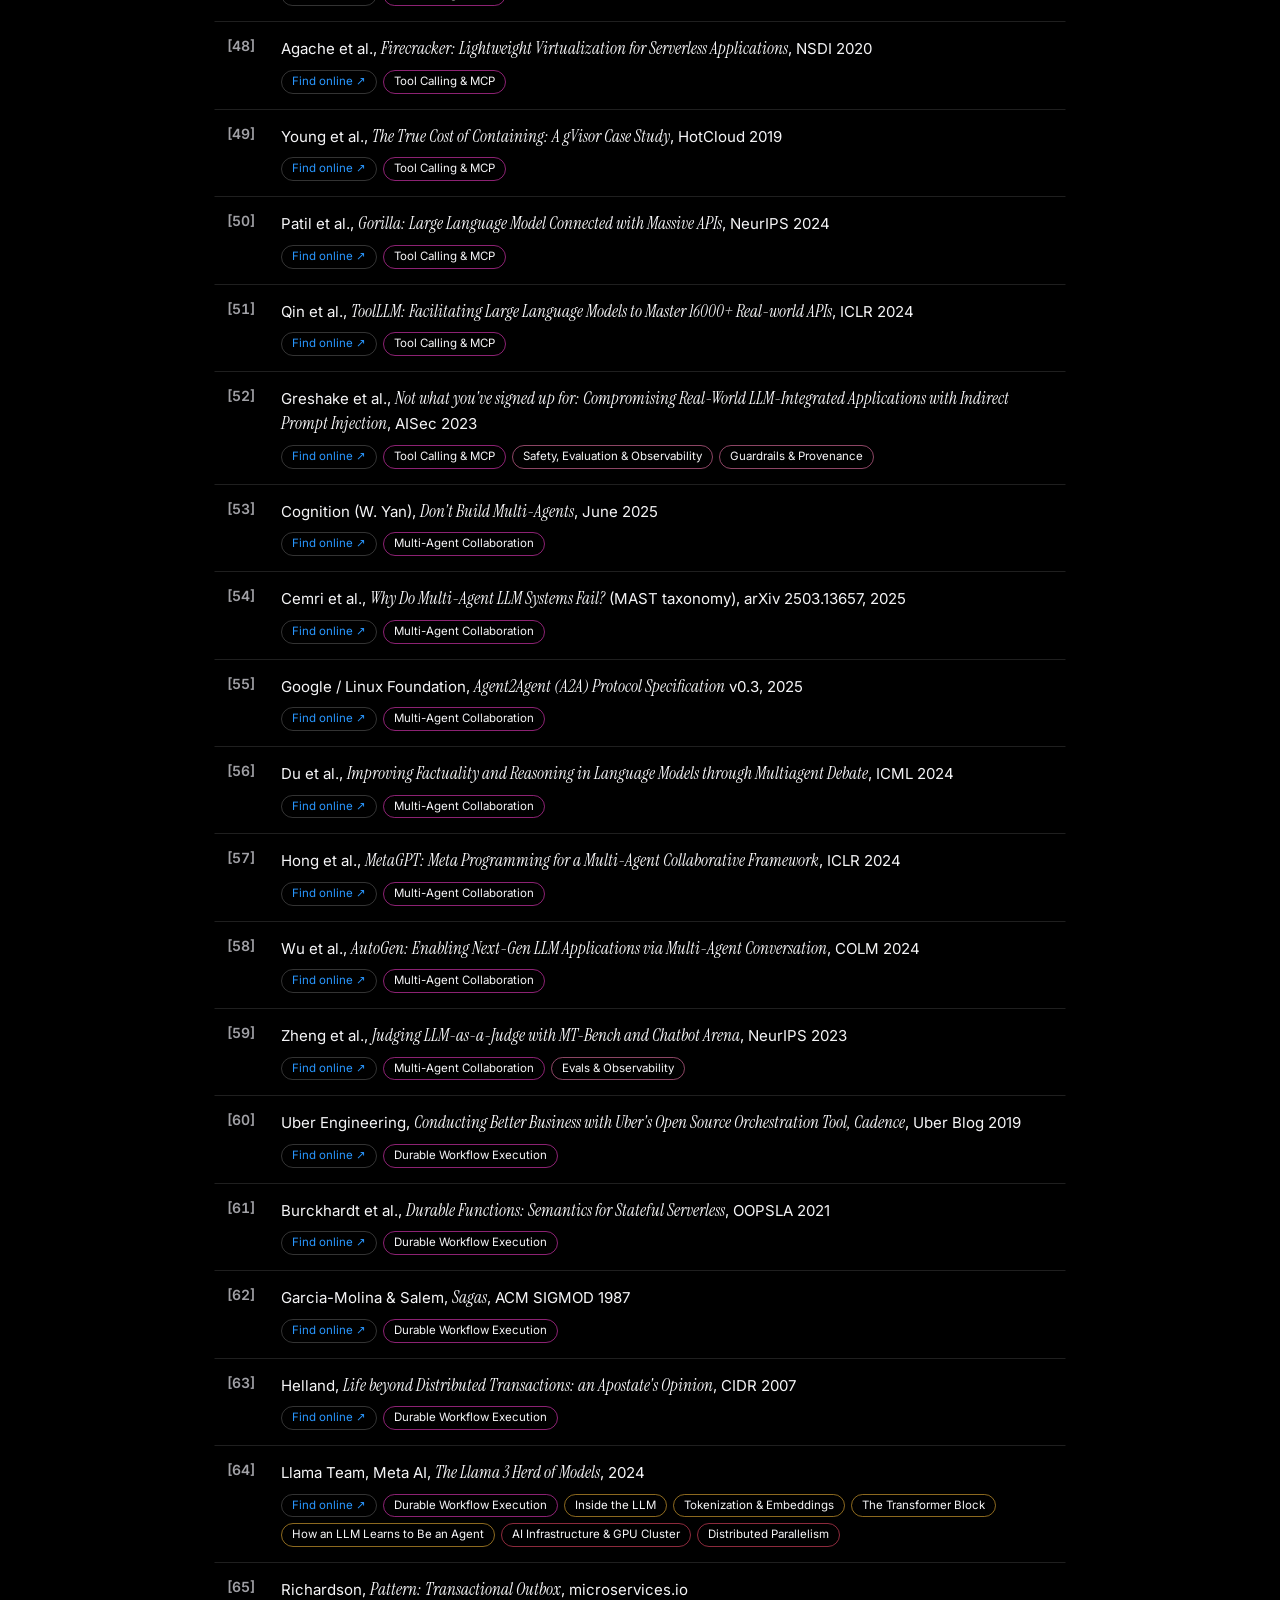
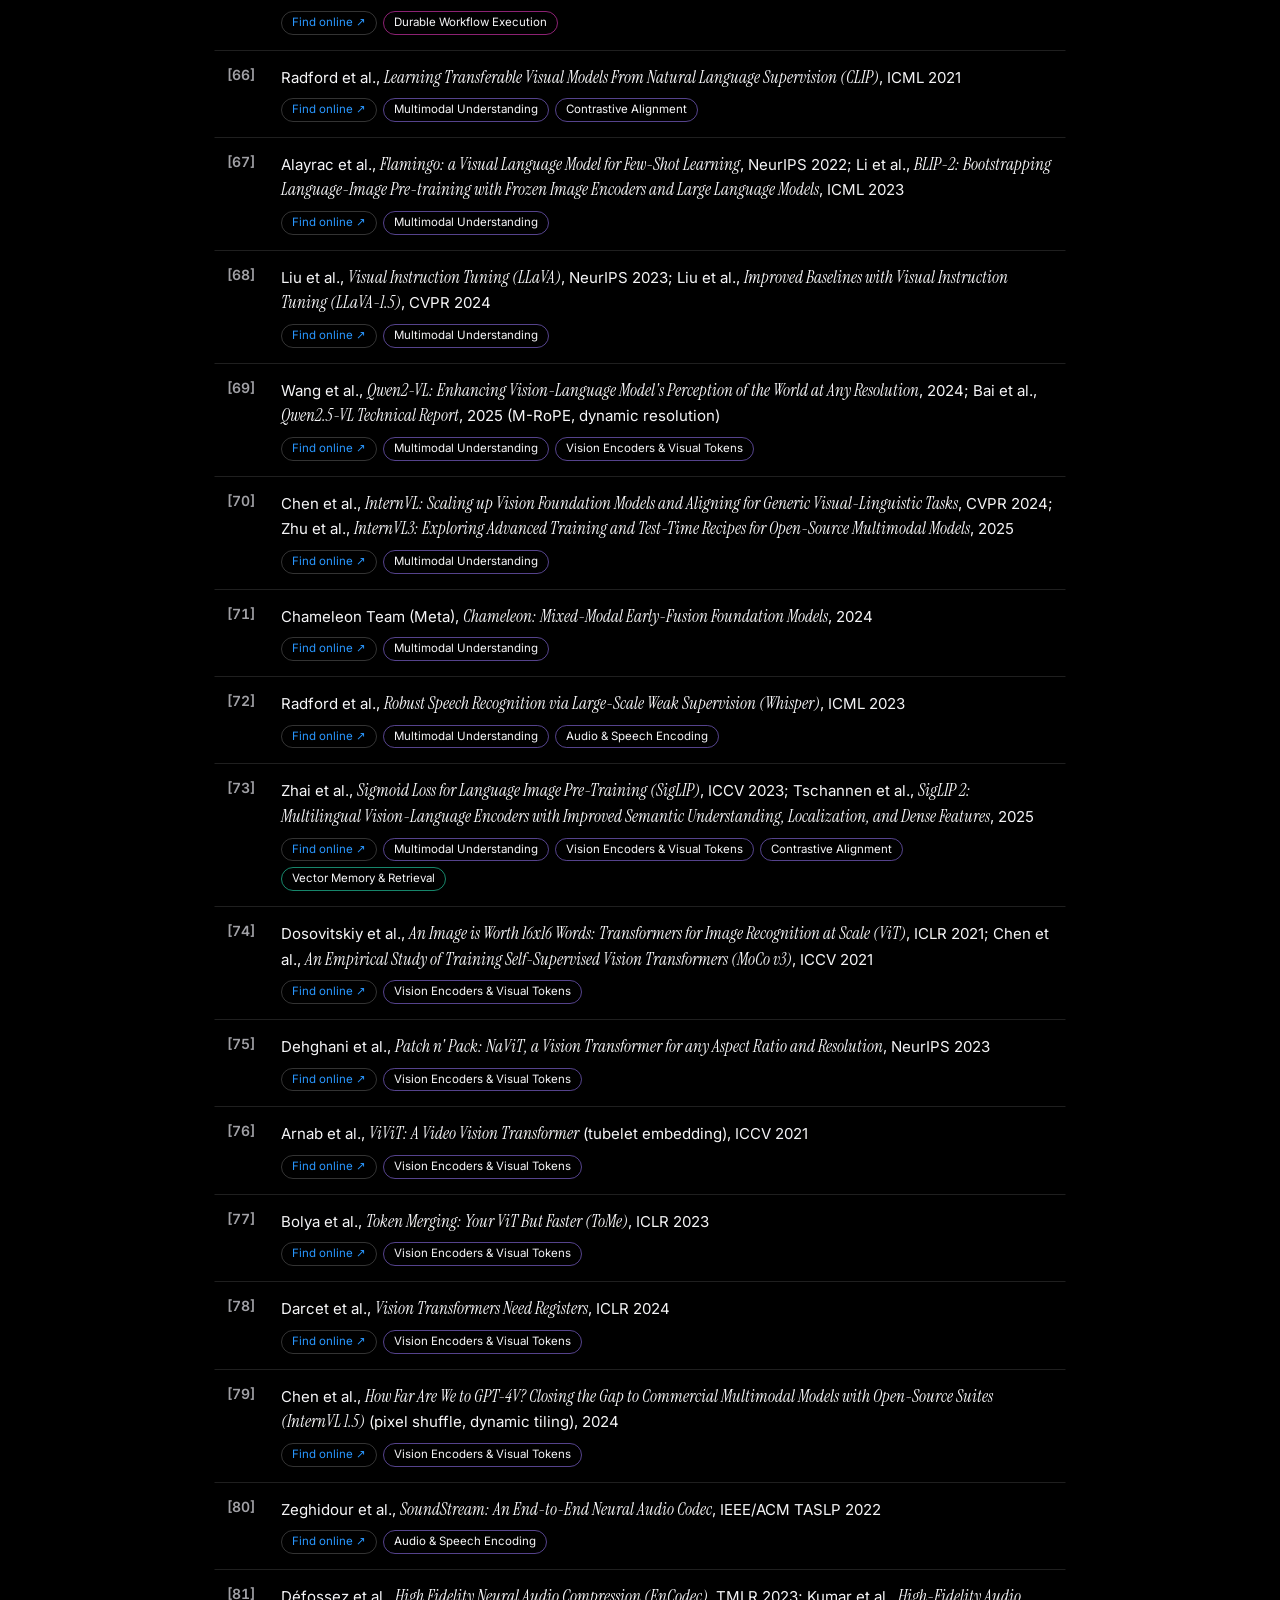
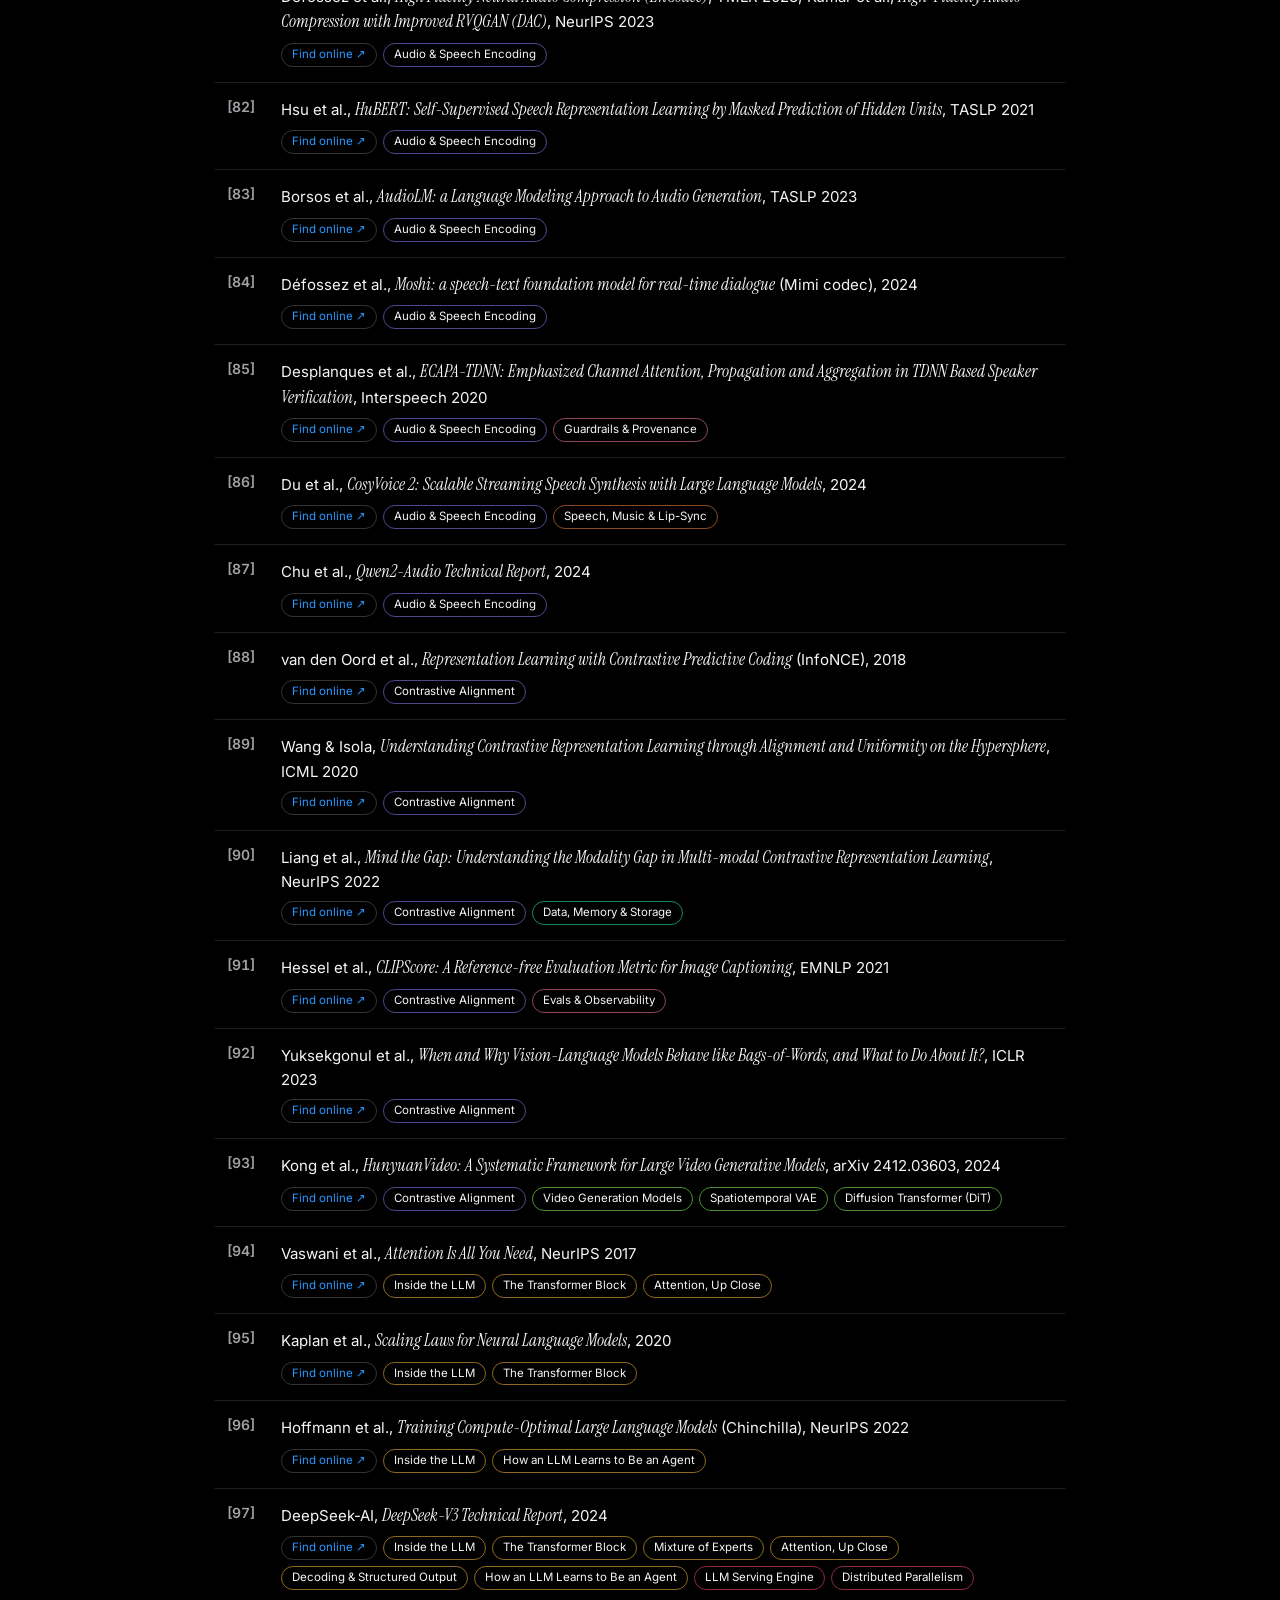
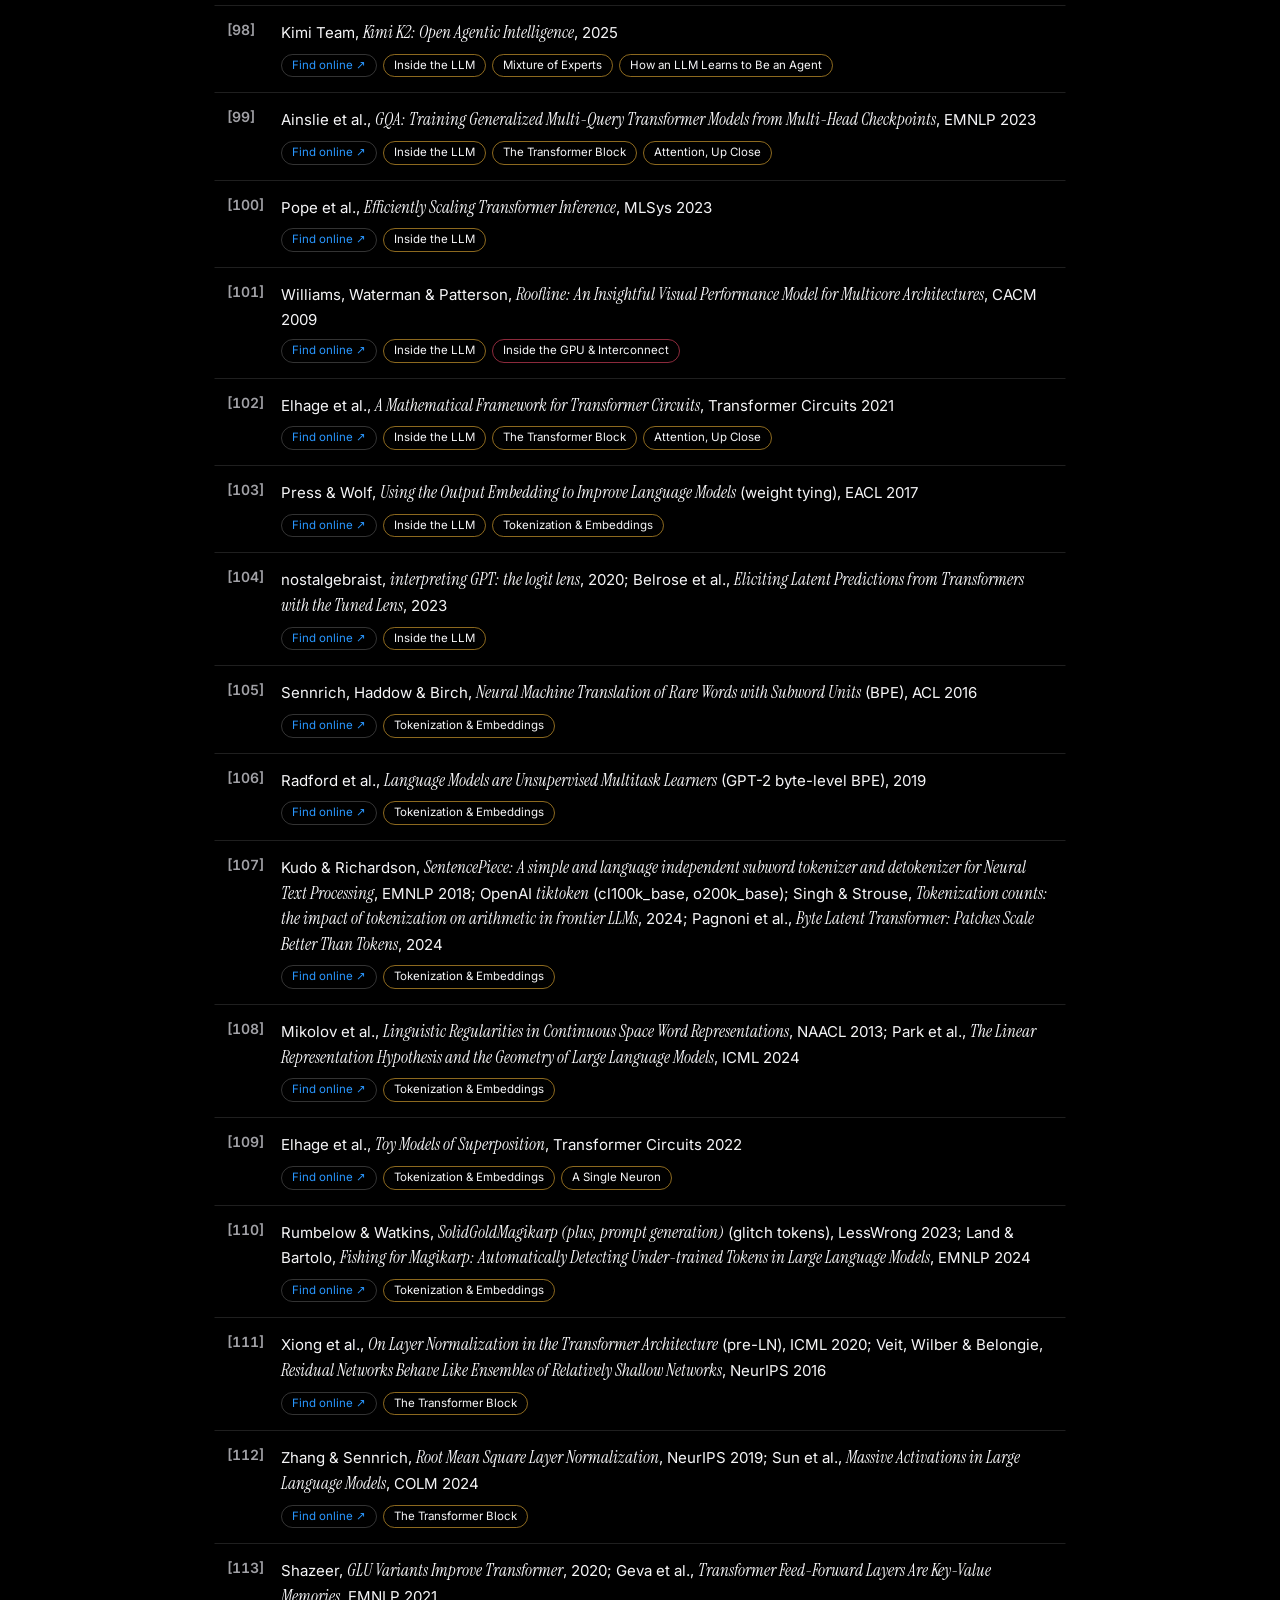
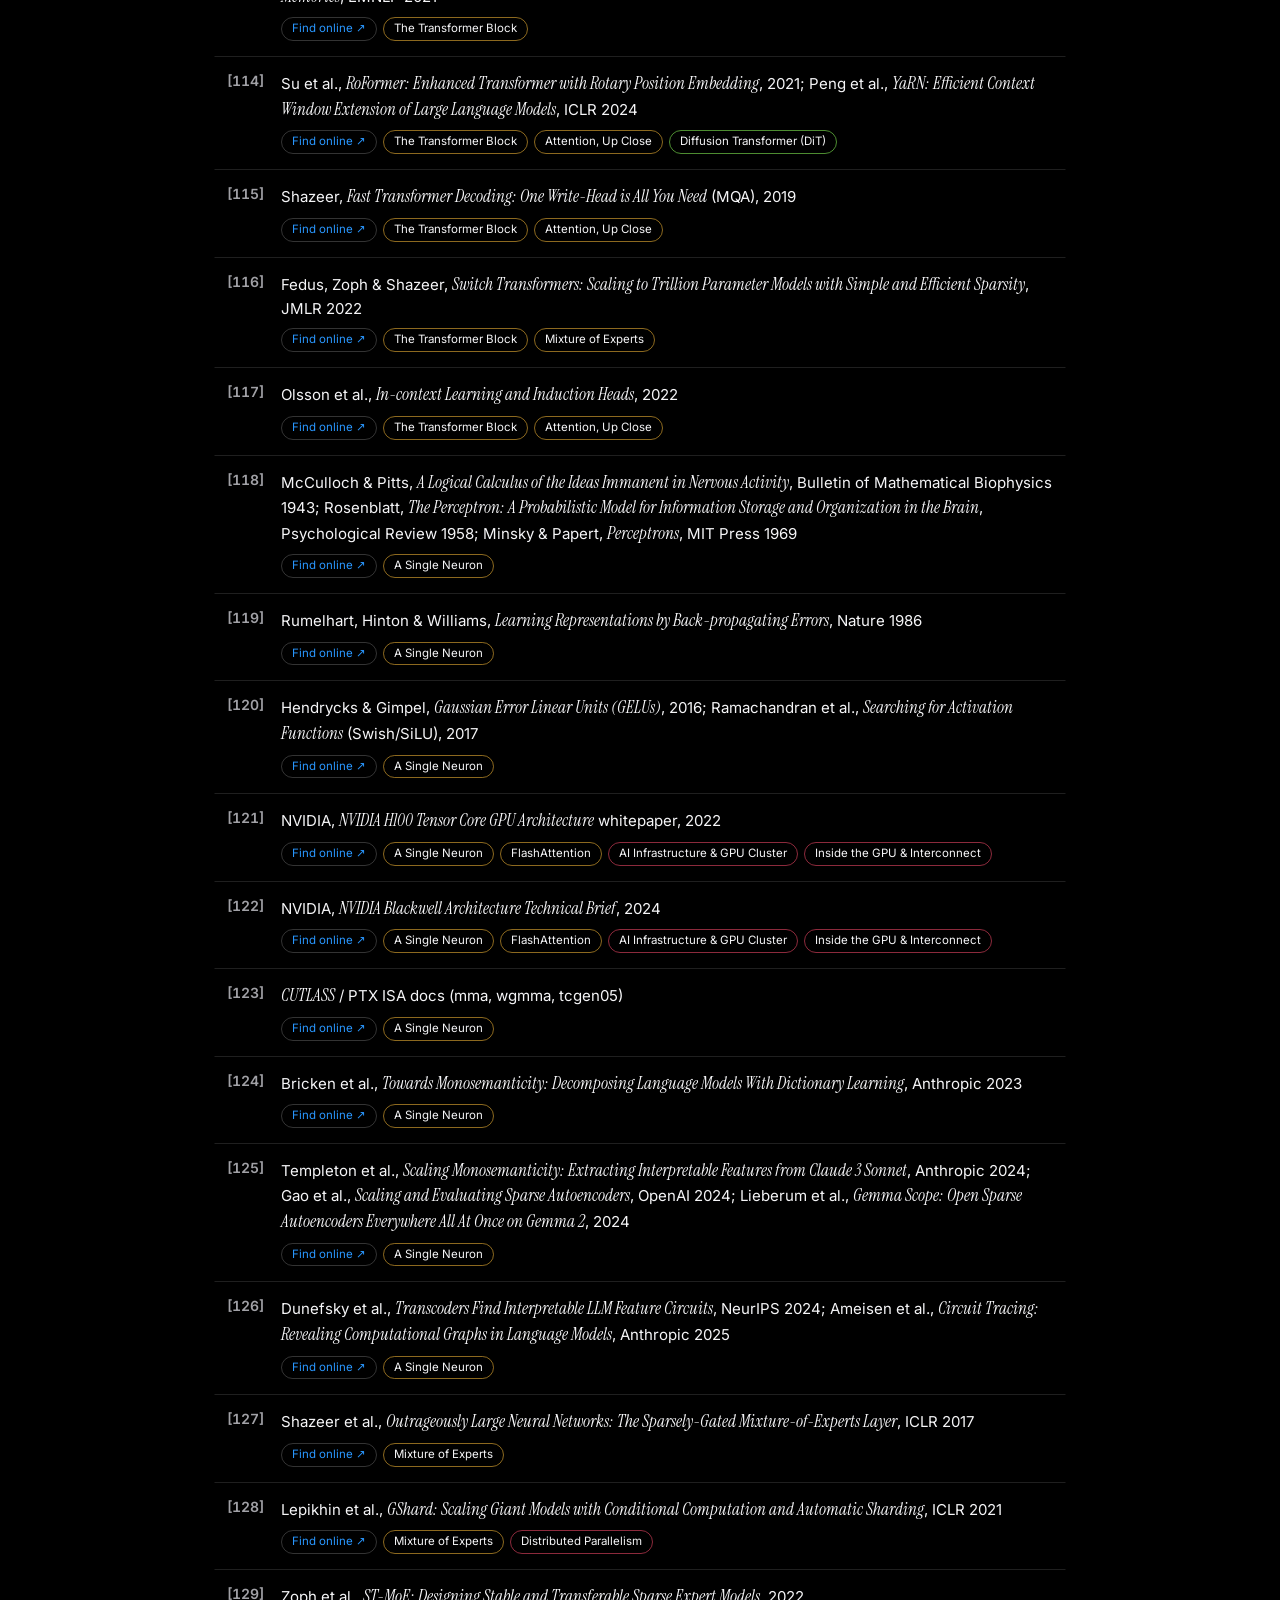
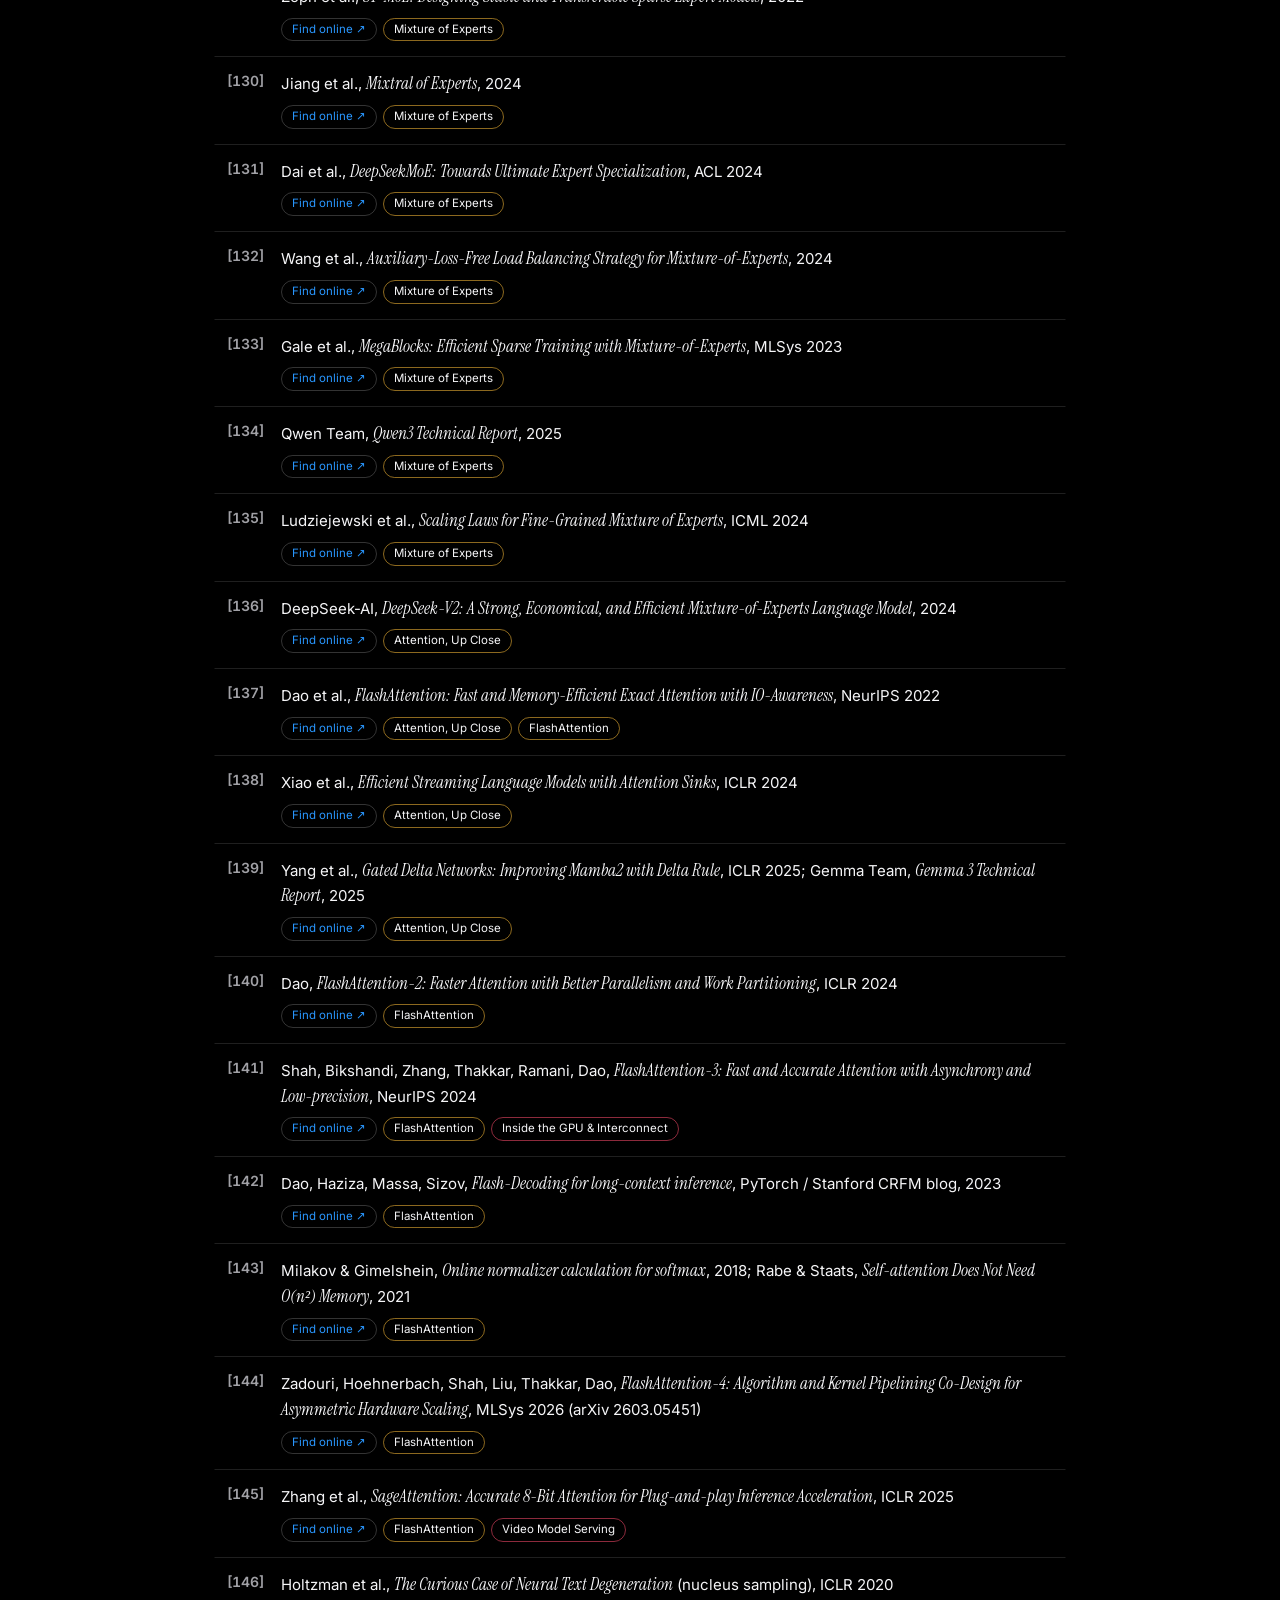
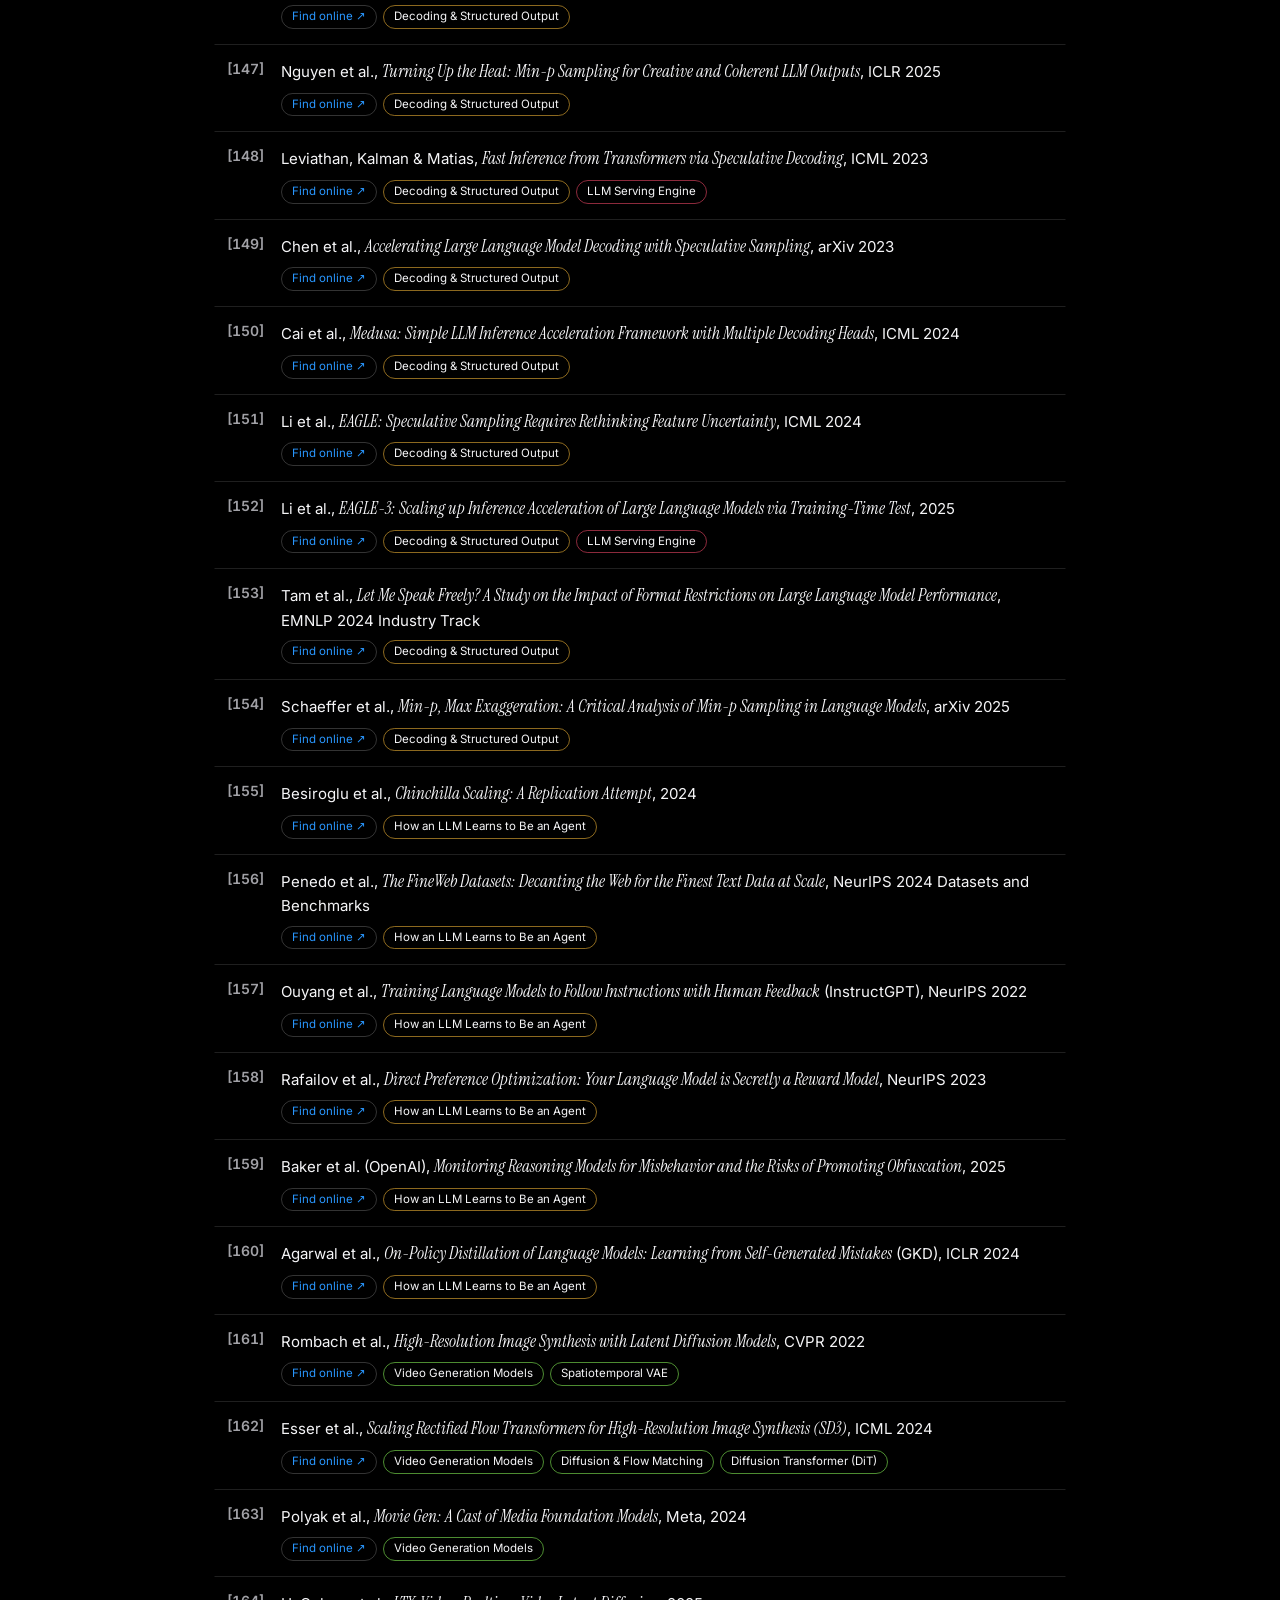
==== commit 25b2cb3d: "Fact-check pass, shell hardening, poster picker, click harness, updated README Every chamber checked" ====
--- a/references.html
+++ b/references.html
@@ -5,7 +5,7 @@
 <meta name="viewport" content="width=device-width, initial-scale=1">
 <title>References · Genesis Atlas</title>
 <meta name="theme-color" content="#000000">
-<script>try { var t = JSON.parse(localStorage.getItem('atlas.settings.v2') || '{}').theme; if (t) document.documentElement.setAttribute('data-theme', t); } catch (e) {}</script>
+<script>try { var t = JSON.parse(localStorage.getItem('atlas.settings.v2') || '{}').theme; var qt = /[?&]theme=(dark|light)/.exec(location.search); if (qt) t = qt[1]; if (t) document.documentElement.setAttribute('data-theme', t); } catch (e) {}</script>
 <link rel="stylesheet" href="css/fonts.css">
 <link rel="stylesheet" href="css/refs.css">
 </head>
@@ -13,7 +13,7 @@
 <header class="bar">
   <a class="brand" href="index.html"><span class="logo"></span>Genesis <em>Atlas</em></a>
   <div class="bar-actions">
-    <button class="pill" id="theme" title="Dark / light">◐ Theme</button>
+    <button class="pill" id="theme" title="Dark / light" aria-label="Switch between dark and light theme">◐ Theme</button>
     <a class="pill" id="back" href="index.html">&larr; Back to the atlas</a>
     <button class="pill" id="close" title="Close this tab">Close tab</button>
   </div>
@@ -23,8 +23,8 @@
   <h1>Papers, specs and systems cited</h1>
   <div class="sub" id="count"></div>
   <div class="controls">
-    <input class="search" id="q" placeholder="Search title, author, venue…" autocomplete="off">
-    <select id="chamber"></select>
+    <input class="search" id="q" placeholder="Search title, author, venue…" autocomplete="off" aria-label="Search references">
+    <select id="chamber" aria-label="Show references of one chamber"></select>
   </div>
   <div id="list"></div>
 </main>
@@ -75,8 +75,12 @@
     document.querySelectorAll('.ref.hl').forEach(function (e) { e.classList.remove('hl'); });
     if (!m) return;
     var el = document.getElementById('ref-' + m[1]);
-    if (el) { el.classList.add('hl'); setTimeout(function () { el.scrollIntoView({ block: 'center', behavior: 'smooth' }); }, 60); }
+    var calm = window.matchMedia && window.matchMedia('(prefers-reduced-motion: reduce)').matches;
+    if (el) { el.classList.add('hl'); setTimeout(function () { el.scrollIntoView({ block: 'center', behavior: calm ? 'auto' : 'smooth' }); }, 60); }
   }
+  /* the sticky filter row hangs from the (possibly two-row) top bar */
+  function barH() { var b = document.querySelector('.bar'); if (b) document.documentElement.style.setProperty('--bar-h', Math.ceil(b.getBoundingClientRect().height) + 'px'); }
+  window.addEventListener('resize', barH); barH();
 
   $('#q').oninput = render; sel.onchange = render;
   window.addEventListener('hashchange', highlight);
--- a/css/refs.css
+++ b/css/refs.css
@@ -8,18 +8,24 @@
 a { color: var(--link); text-decoration: none; }
 button, select, input { font: inherit; color: inherit; }
 button { cursor: pointer; background: none; border: 0; padding: 0; }
-.bar { position: sticky; top: 0; z-index: 10; display: flex; justify-content: space-between; align-items: center; padding: 10px 24px; background: color-mix(in srgb, var(--bg) 82%, transparent); backdrop-filter: saturate(180%) blur(22px); border-bottom: 1px solid var(--line); }
+.bar { position: sticky; top: 0; z-index: 10; display: flex; flex-wrap: wrap; gap: 8px 12px; justify-content: space-between; align-items: center; padding: 10px 24px; background: color-mix(in srgb, var(--bg) 82%, transparent); backdrop-filter: saturate(180%) blur(22px); border-bottom: 1px solid var(--line); }
 .brand { display: flex; align-items: center; gap: 8px; color: var(--text); font-weight: 650; letter-spacing: -.01em; }
 .brand .logo { width: 13px; height: 13px; border-radius: 4px; background: conic-gradient(from 210deg, #2997ff, #bf5af2, #ff375f, #ff9f0a, #2997ff); }
 .brand em { font-family: var(--font-serif); font-weight: 400; font-size: 17px; color: var(--dim); }
-.bar-actions { display: flex; gap: 8px; }
+.bar-actions { display: flex; flex-wrap: wrap; gap: 8px; }
+:focus { outline: none; }
+:focus-visible { outline: 2px solid var(--focus, #fff); outline-offset: 2px; border-radius: 8px; }
+:root[data-theme="light"] { --focus: #0a3a8f; }
+.pill:focus-visible, .search:focus-visible, select:focus-visible { border-radius: 980px; }
 .pill { border: 1px solid var(--line-2); border-radius: 980px; padding: 7px 15px; font-size: 13px; color: var(--text); transition: background .2s; }
 .pill:hover { background: var(--surface-2); }
 main { max-width: 900px; margin: 0 auto; padding: 40px 24px 90px; }
 .dk { font-family: var(--font-serif); font-style: italic; font-size: 20px; color: var(--accent); }
 h1 { font-size: clamp(30px, 4.6vw, 46px); letter-spacing: -.04em; font-weight: 650; margin: 4px 0 8px; line-height: 1.05; }
 .sub { color: var(--dim); font-size: 13.5px; margin-bottom: 22px; }
-.controls { display: flex; gap: 10px; flex-wrap: wrap; margin-bottom: 18px; position: sticky; top: 56px; z-index: 5; padding: 8px 0; background: linear-gradient(var(--bg) 70%, transparent); }
+.controls { display: flex; gap: 10px; flex-wrap: wrap; margin-bottom: 18px; position: sticky; top: var(--bar-h, 56px); z-index: 5; padding: 8px 0; background: linear-gradient(var(--bg) 70%, transparent); }
+@media (max-width: 560px) { main { padding: 28px 16px 70px; } .bar { padding: 8px 16px; } .ref { grid-template-columns: 38px 1fr; padding: 12px 6px; } .ref .t { font-size: 14px; } }
+@media (prefers-reduced-motion: reduce) { * { scroll-behavior: auto !important; transition: none !important; } }
 .search { background: var(--surface-2); border: 1px solid transparent; border-radius: 980px; padding: 9px 18px; width: min(340px, 100%); outline: none; font-size: 14px; }
 .search:focus { border-color: var(--accent); }
 select { background: var(--surface-2); border: 0; border-radius: 980px; padding: 9px 14px; font-size: 13.5px; max-width: 100%; }
